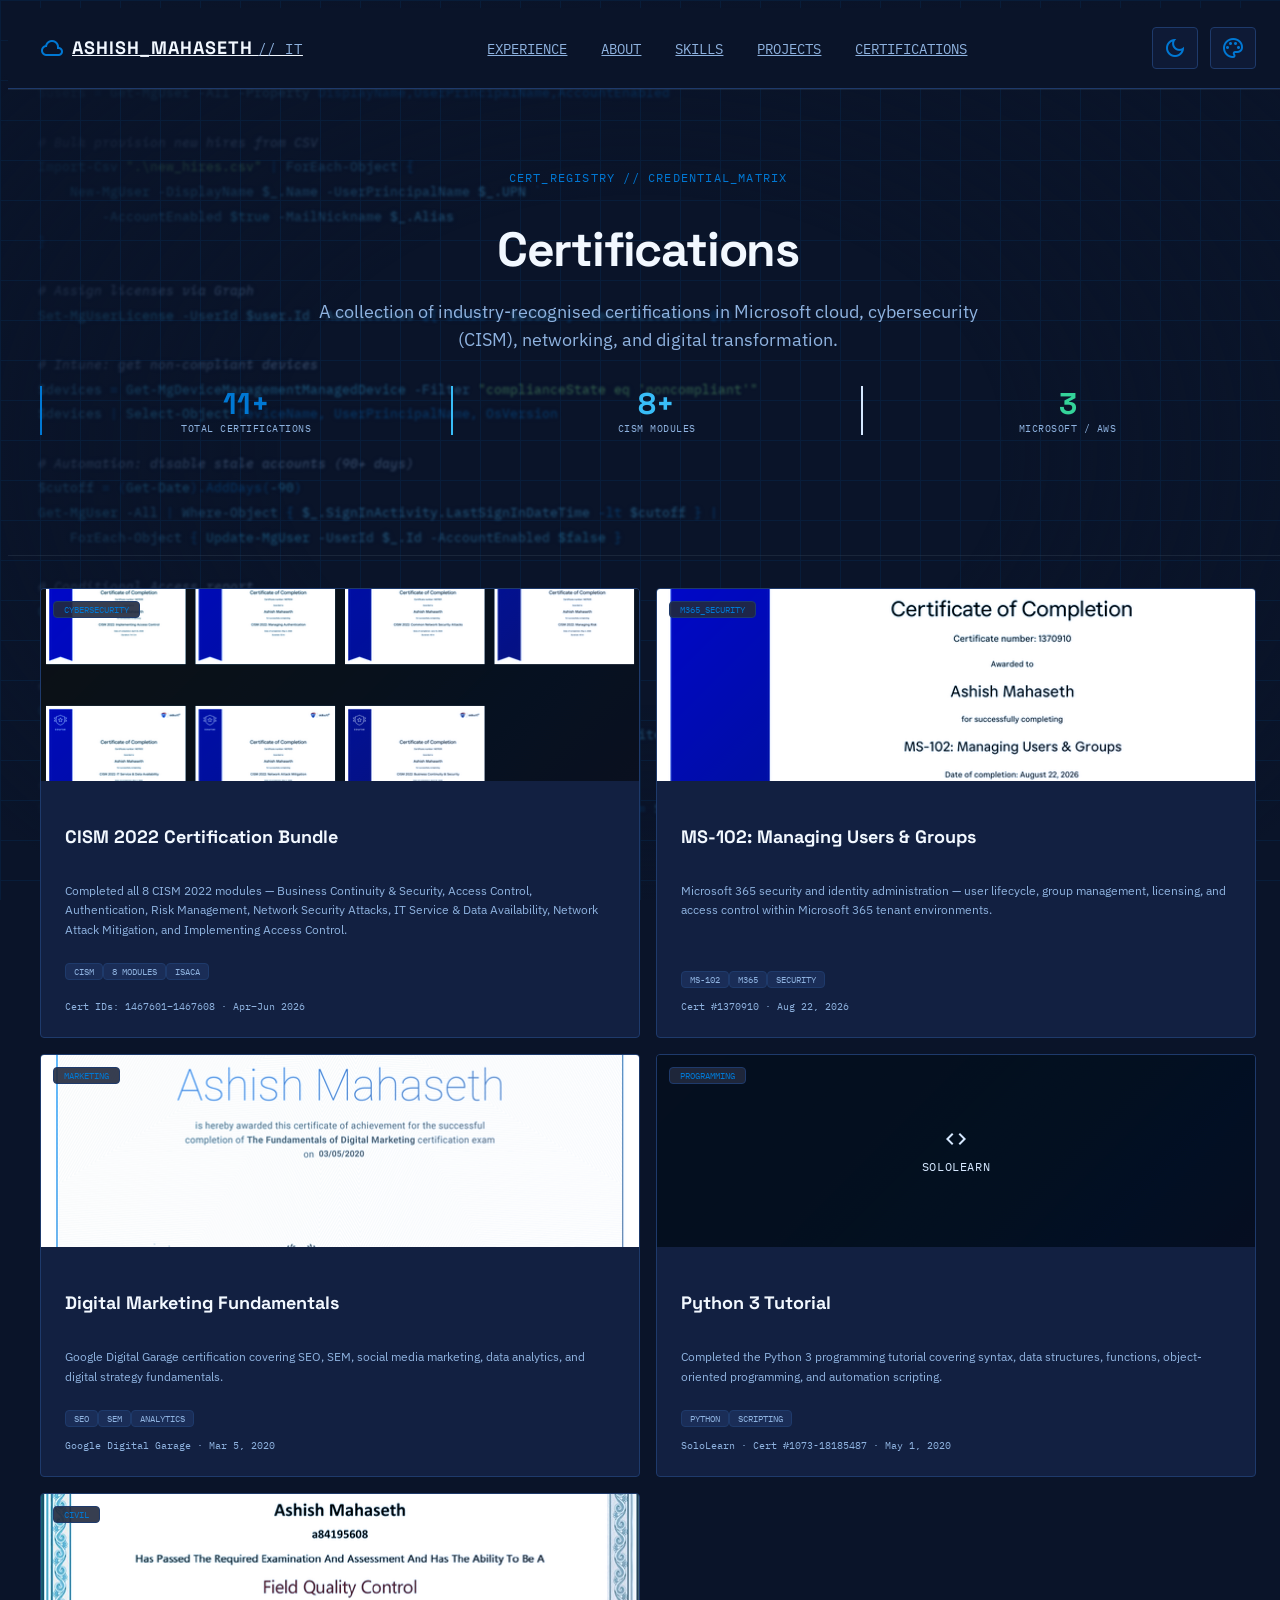
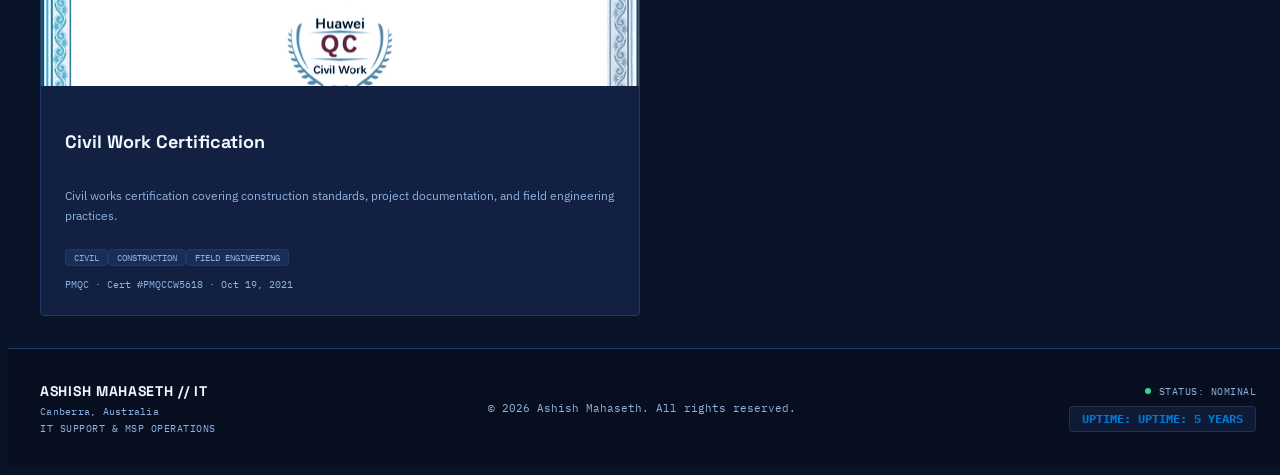
==== certifications/index.html @ 2919d551 "feat: add real certificate thumbnails to cards, replace gradient backgrounds - Extracted certificate" ====
<!DOCTYPE html>
<html lang="en" class="dark scroll-smooth">
<head>
  <meta charset="UTF-8" />
  <meta name="viewport" content="width=device-width, initial-scale=1" />
  <title>Certifications — Ashish Mahaseth</title>
  <link rel="icon" type="image/svg+xml" href="../favicon.svg">
  <meta name="description" content="Certifications — Ashish Mahaseth // IT Support Engineer &amp; MSP Specialist" />

  <!-- Fonts -->
  <link rel="preconnect" href="https://fonts.googleapis.com" />
  <link rel="preconnect" href="https://fonts.gstatic.com" crossorigin />
  <link href="https://fonts.googleapis.com/css2?family=IBM+Plex+Mono:wght@400;500;600&family=IBM+Plex+Sans:wght@300;400;500;600;700&family=Space+Grotesk:wght@500;600;700&display=swap" rel="stylesheet" />

  <!-- Material Symbols / Boxicons -->
  <link href="https://fonts.googleapis.com/css2?family=Material+Symbols+Outlined:opsz,wght,FILL,GRAD@20..48,100..700,0..1,-50..200" rel="stylesheet" />
  <link href="https://unpkg.com/boxicons@2.1.4/css/boxicons.min.css" rel="stylesheet" />
  <link href="https://unpkg.com/aos@2.3.1/dist/aos.css" rel="stylesheet" />

  <link rel="stylesheet" href="../assets/css/styles.css?v=1785259000">
</head>
<body class="antialiased">

  <!-- Code / Terminal Background -->
  <div class="code-bg pointer-events-none" aria-hidden="true">
    <div class="code-bg-scroll" id="code-bg-scroll"></div>
    <div class="code-bg-vignette"></div>
  </div>

  <!-- Grid Overlay -->
  <div class="fixed inset-0 grid-bg pointer-events-none z-0"></div>

  <!-- Navigation -->
  <nav class="nav-bg sticky top-0 z-50" id="persistent-nav">
    <div class="max-w-7xl mx-auto px-4 sm:px-6 lg:px-8">
      <div class="flex justify-between items-center h-16 md:h-20">

        <!-- Logo -->
        <div class="flex-shrink-0 flex items-center space-x-2 z-10">
          <span class="material-symbols-outlined text-primary-container text-xl md:text-2xl">cloud</span>
          <a href="../index.html" class="font-display font-bold text-sm md:text-lg tracking-wider text-text-primary uppercase">
            ASHISH_MAHASETH <span class="text-text-muted font-normal text-xs md:text-sm font-mono-labels">// IT</span>
          </a>
        </div>

        <!-- Desktop nav links (center column) -->
        <div class="desktop-nav-links flex-1 justify-center items-center space-x-5 lg:space-x-8 mx-4">
          <a href="../index.html#experience" class="nav-link whitespace-nowrap">EXPERIENCE</a>
          <a href="../index.html#about" class="nav-link whitespace-nowrap">ABOUT</a>
          <a href="../index.html#skills" class="nav-link whitespace-nowrap">SKILLS</a>
          <a href="../index.html#projects" class="nav-link whitespace-nowrap">PROJECTS</a>
          <a href="index.html" class="nav-link whitespace-nowrap">CERTIFICATIONS</a>
        </div>

        <!-- Right controls -->
        <div class="flex items-center space-x-2 md:space-x-3 flex-shrink-0 z-10">
          <!-- Theme toggle -->
          <button id="theme-toggle" class="nav-control-btn" title="Toggle theme">
            <span class="material-symbols-outlined text-lg md:text-xl">light_mode</span>
          </button>

          <!-- Palette toggle -->
          <div class="palette-selector relative">
            <button id="palette-toggle" class="nav-control-btn" title="Cycle color palette">
              <span class="material-symbols-outlined text-lg md:text-xl">palette</span>
            </button>
            <div id="palette-dropdown" class="palette-dropdown hidden">
              <div class="palette-option active" data-palette="0">
                <span>Azure Cloud</span>
                <div class="palette-colors"><div class="color-dot" style="background:#0078d4"></div><div class="color-dot" style="background:#38bdf8"></div></div>
              </div>
              <div class="palette-option" data-palette="1">
                <span>AWS Nitro</span>
                <div class="palette-colors"><div class="color-dot" style="background:#ff9900"></div><div class="color-dot" style="background:#ffac4b"></div></div>
              </div>
              <div class="palette-option" data-palette="2">
                <span>Cloud Hybrid</span>
                <div class="palette-colors"><div class="color-dot" style="background:#06b6d4"></div><div class="color-dot" style="background:#a78bfa"></div></div>
              </div>
              <div class="palette-option" data-palette="3">
                <span>Terminal Green</span>
                <div class="palette-colors"><div class="color-dot" style="background:#22c55e"></div><div class="color-dot" style="background:#a3e635"></div></div>
              </div>
            </div>
          </div>

          <!-- Mobile menu button -->
          <button id="mobile-menu-button" class="nav-control-btn md:hidden" title="Menu">
            <span class="material-symbols-outlined text-xl">menu</span>
          </button>
        </div>
      </div>

      <!-- Mobile menu -->
      <div id="mobile-menu" class="md:hidden hidden border-t border-border-utility mx-4 rounded-b shadow-xl">
        <div class="px-4 py-3 space-y-1">
          <a href="../index.html#experience" class="block py-3 text-sm nav-link">EXPERIENCE</a>
          <a href="../index.html#about" class="block py-3 text-sm nav-link">ABOUT</a>
          <a href="../index.html#skills" class="block py-3 text-sm nav-link">SKILLS</a>
          <a href="../index.html#projects" class="block py-3 text-sm nav-link">PROJECTS</a>
          <a href="index.html" class="block py-3 text-sm nav-link">CERTIFICATIONS</a>
        </div>
      </div>
    </div>
  </nav>

  <main>

  <!-- Hero / Header -->
  <section class="relative z-10 max-w-7xl mx-auto px-4 sm:px-6 lg:px-8 py-12 md:py-20 border-t border-border-utility/40">
    <div class="text-center max-w-3xl mx-auto">
      <div class="text-xs font-mono-labels text-primary-container uppercase tracking-widest mb-2">CERT_REGISTRY // CREDENTIAL_MATRIX</div>
      <h1 class="font-display text-3xl sm:text-4xl md:text-5xl font-bold leading-tight tracking-tight text-text-primary mb-6">
        Certifications
      </h1>
      <p class="text-text-muted text-base md:text-lg leading-relaxed max-w-2xl mx-auto mb-8">
        A collection of industry-recognised certifications in Microsoft cloud, cybersecurity (CISM), networking, and digital transformation.
      </p>
      <div class="grid grid-cols-1 sm:grid-cols-3 gap-4 max-w-4xl mx-auto mb-10">
        <div class="border-l-2 border-primary-container pl-4 text-center sm:text-left">
          <div class="font-display text-2xl md:text-3xl font-bold text-primary-container">11+</div>
          <div class="text-[10px] font-mono-labels text-text-muted uppercase tracking-wider">Total Certifications</div>
        </div>
        <div class="border-l-2 border-secondary pl-4 text-center sm:text-left">
          <div class="font-display text-2xl md:text-3xl font-bold text-secondary">8+</div>
          <div class="text-[10px] font-mono-labels text-text-muted uppercase tracking-wider">CISM Modules</div>
        </div>
        <div class="border-l-2 border-emerald-500 pl-4 text-center sm:text-left">
          <div class="font-display text-2xl md:text-3xl font-bold text-emerald-400">3</div>
          <div class="text-[10px] font-mono-labels text-text-muted uppercase tracking-wider">Microsoft / AWS</div>
        </div>
      </div>
    </div>
  </section>

  <!-- Certifications Grid -->
  <section class="relative z-10 max-w-7xl mx-auto px-4 sm:px-6 lg:px-8 py-8 md:py-12 border-t border-border-utility/40">
    <div class="grid grid-cols-1 sm:grid-cols-2 lg:grid-cols-3 gap-4 md:gap-5 lg:gap-6">

      <!-- CISM Bundle -->
      <div class="bg-surface-container border border-border-utility rounded overflow-hidden glow-card flex flex-col">
        <div class="relative h-40 md:h-48 overflow-hidden project-image-container flex items-center justify-center bg-cover bg-center" style="background-image: url('../assets/img/certs/cism_bundle.png'); background-size: cover; background-position: center;">
          <div class="absolute top-3 left-3 bg-surface-container-high/90 border border-border-utility px-2.5 py-0.5 rounded font-mono-labels text-[9px] text-primary-container uppercase z-10">cybersecurity</div>
        </div>
        <div class="p-5 md:p-6 space-y-3 flex flex-col flex-1">
          <h3 class="font-display font-bold text-base md:text-lg text-text-primary">CISM 2022 Certification Bundle</h3>
          <p class="text-text-muted text-xs leading-relaxed flex-1">
            Completed all 8 CISM 2022 modules — Business Continuity & Security, Access Control, Authentication, Risk Management, Network Security Attacks, IT Service & Data Availability, Network Attack Mitigation, and Implementing Access Control.
          </p>
          <div class="flex flex-wrap gap-1.5 mb-2">
            <span class="px-2 py-0.5 bg-surface-container-high border border-border-utility rounded font-mono-labels text-[9px] text-text-muted uppercase">CISM</span>
            <span class="px-2 py-0.5 bg-surface-container-high border border-border-utility rounded font-mono-labels text-[9px] text-text-muted uppercase">8 Modules</span>
            <span class="px-2 py-0.5 bg-surface-container-high border border-border-utility rounded font-mono-labels text-[9px] text-text-muted uppercase">ISACA</span>
          </div>
          <div class="text-[10px] font-mono-labels text-text-muted mt-auto">Cert IDs: 1467601–1467608 · Apr–Jun 2026</div>
        </div>
      </div>

      <!-- MS-102 -->
      <div class="bg-surface-container border border-border-utility rounded overflow-hidden glow-card flex flex-col">
        <div class="relative h-40 md:h-48 overflow-hidden project-image-container flex items-center justify-center bg-cover bg-center" style="background-image: url('../assets/img/certs/ms102.png'); background-size: cover; background-position: center;">
          <div class="absolute top-3 left-3 bg-surface-container-high/90 border border-border-utility px-2.5 py-0.5 rounded font-mono-labels text-[9px] text-primary-container uppercase z-10">m365_security</div>
        </div>
        <div class="p-5 md:p-6 space-y-3 flex flex-col flex-1">
          <h3 class="font-display font-bold text-base md:text-lg text-text-primary">MS-102: Managing Users &amp; Groups</h3>
          <p class="text-text-muted text-xs leading-relaxed flex-1">
            Microsoft 365 security and identity administration — user lifecycle, group management, licensing, and access control within Microsoft 365 tenant environments.
          </p>
          <div class="flex flex-wrap gap-1.5">
            <span class="px-2 py-0.5 bg-surface-container-high border border-border-utility rounded font-mono-labels text-[9px] text-text-muted uppercase">MS-102</span>
            <span class="px-2 py-0.5 bg-surface-container-high border border-border-utility rounded font-mono-labels text-[9px] text-text-muted uppercase">M365</span>
            <span class="px-2 py-0.5 bg-surface-container-high border border-border-utility rounded font-mono-labels text-[9px] text-text-muted uppercase">Security</span>
          </div>
          <div class="text-[10px] font-mono-labels text-text-muted mt-auto">Cert #1370910 · Aug 22, 2026</div>
        </div>
      </div>

      <!-- Digital Marketing -->
      <div class="bg-surface-container border border-border-utility rounded overflow-hidden glow-card flex flex-col">
        <div class="relative h-40 md:h-48 overflow-hidden project-image-container flex items-center justify-center bg-cover bg-center" style="background-image: url('../assets/img/certs/digital_marketing.png'); background-size: cover; background-position: center;">
          <div class="absolute top-3 left-3 bg-surface-container-high/90 border border-border-utility px-2.5 py-0.5 rounded font-mono-labels text-[9px] text-primary-container uppercase z-10">marketing</div>
        </div>
        <div class="p-5 md:p-6 space-y-3 flex flex-col flex-1">
          <h3 class="font-display font-bold text-base md:text-lg text-text-primary">Digital Marketing Fundamentals</h3>
          <p class="text-text-muted text-xs leading-relaxed flex-1">
            Google Digital Garage certification covering SEO, SEM, social media marketing, data analytics, and digital strategy fundamentals.
          </p>
          <div class="flex flex-wrap gap-1.5">
            <span class="px-2 py-0.5 bg-surface-container-high border border-border-utility rounded font-mono-labels text-[9px] text-text-muted uppercase">SEO</span>
            <span class="px-2 py-0.5 bg-surface-container-high border border-border-utility rounded font-mono-labels text-[9px] text-text-muted uppercase">SEM</span>
            <span class="px-2 py-0.5 bg-surface-container-high border border-border-utility rounded font-mono-labels text-[9px] text-text-muted uppercase">Analytics</span>
          </div>
          <div class="text-[10px] font-mono-labels text-text-muted mt-auto">Google Digital Garage · Mar 5, 2020</div>
        </div>
      </div>

      <!-- Python -->
      <div class="bg-surface-container border border-border-utility rounded overflow-hidden glow-card flex flex-col">
        <div class="relative h-40 md:h-48 overflow-hidden project-image-container flex items-center justify-center bg-gradient-to-br from-indigo-900 to-purple-700">
          <div class="text-center z-10">
            <span class="material-symbols-outlined text-5xl text-white mb-2">code</span>
            <div class="font-mono-labels text-xs text-indigo-200 uppercase tracking-wider">SoloLearn</div>
          </div>
          <div class="absolute top-3 left-3 bg-surface-container-high/90 border border-border-utility px-2.5 py-0.5 rounded font-mono-labels text-[9px] text-primary-container uppercase z-10">programming</div>
        </div>
        <div class="p-5 md:p-6 space-y-3 flex flex-col flex-1">
          <h3 class="font-display font-bold text-base md:text-lg text-text-primary">Python 3 Tutorial</h3>
          <p class="text-text-muted text-xs leading-relaxed flex-1">
            Completed the Python 3 programming tutorial covering syntax, data structures, functions, object-oriented programming, and automation scripting.
          </p>
          <div class="flex flex-wrap gap-1.5">
            <span class="px-2 py-0.5 bg-surface-container-high border border-border-utility rounded font-mono-labels text-[9px] text-text-muted uppercase">Python</span>
            <span class="px-2 py-0.5 bg-surface-container-high border border-border-utility rounded font-mono-labels text-[9px] text-text-muted uppercase">Scripting</span>
          </div>
          <div class="text-[10px] font-mono-labels text-text-muted mt-auto">SoloLearn · Cert #1073-18185487 · May 1, 2020</div>
        </div>
      </div>

      <!-- Civil Work -->
      <div class="bg-surface-container border border-border-utility rounded overflow-hidden glow-card flex flex-col">
        <div class="relative h-40 md:h-48 overflow-hidden project-image-container flex items-center justify-center bg-cover bg-center" style="background-image: url('../assets/img/certs/civil_work.png'); background-size: cover; background-position: center;">
          <div class="absolute top-3 left-3 bg-surface-container-high/90 border border-border-utility px-2.5 py-0.5 rounded font-mono-labels text-[9px] text-primary-container uppercase z-10">civil</div>
        </div>
        <div class="p-5 md:p-6 space-y-3 flex flex-col flex-1">
          <h3 class="font-display font-bold text-base md:text-lg text-text-primary">Civil Work Certification</h3>
          <p class="text-text-muted text-xs leading-relaxed flex-1">
            Civil works certification covering construction standards, project documentation, and field engineering practices.
          </p>
          <div class="flex flex-wrap gap-1.5">
            <span class="px-2 py-0.5 bg-surface-container-high border border-border-utility rounded font-mono-labels text-[9px] text-text-muted uppercase">Civil</span>
            <span class="px-2 py-0.5 bg-surface-container-high border border-border-utility rounded font-mono-labels text-[9px] text-text-muted uppercase">Construction</span>
            <span class="px-2 py-0.5 bg-surface-container-high border border-border-utility rounded font-mono-labels text-[9px] text-text-muted uppercase">Field Engineering</span>
          </div>
          <div class="text-[10px] font-mono-labels text-text-muted mt-auto">PMQC · Cert #PMQCCW5618 · Oct 19, 2021</div>
        </div>
      </div>
    </div>
  </section>

  </main>

  <!-- Footer -->
  <footer class="relative z-10 border-t border-border-utility bg-surface-container-lowest">
    <div class="max-w-7xl mx-auto px-4 sm:px-6 lg:px-8 py-6 md:py-8">
      <div class="flex flex-col md:flex-row justify-between items-center text-center md:text-left gap-3 md:gap-4">
        <div>
          <div class="font-display text-sm font-bold text-text-primary tracking-wider uppercase">ASHISH MAHASETH // IT</div>
          <div class="text-[10px] text-text-muted tracking-wide mt-1">Canberra, Australia</div>
          <div class="text-[10px] font-mono-labels text-text-muted tracking-wider mt-1 uppercase">IT Support &amp; MSP Operations</div>
        </div>
        <div class="text-[11px] text-text-muted">
          © 2026 Ashish Mahaseth. All rights reserved.
        </div>
        <div class="flex flex-col items-center md:items-end space-y-2">
          <div class="text-[10px] font-mono-labels text-text-muted flex items-center space-x-2">
            <span class="w-1.5 h-1.5 rounded-full bg-emerald-400 animate-pulse"></span>
            <span class="uppercase tracking-wider">STATUS: NOMINAL</span>
          </div>
          <div class="font-mono-labels text-xs text-primary-container font-bold bg-surface-container-low px-3 py-1 rounded border border-border-utility/60">
            UPTIME: <span id="footer-uptime-ticker">--</span>
          </div>
        </div>
      </div>
    </div>
  </footer>

  <script src="https://unpkg.com/aos@2.3.1/dist/aos.js"></script>
  <script src="../assets/js/main.js?v=1785259000"></script>
</body>
</html>
---- assets/css/styles.css ----
@import url('https://fonts.googleapis.com/css2?family=IBM+Plex+Mono:wght@400;500;600&family=IBM+Plex+Sans:wght@300;400;500;600;700&family=Space+Grotesk:wght@500;600;700&display=swap');



/* ============================================================
   LIGHT THEME PALETTES
   ============================================================ */

/* Palette 1 – AWS Nitro (Light) */
:root.light-theme[data-palette="1"] {
    --surface-dim: #fff8f0;
    --background: #fff8f0;
    --surface-container: #ffffff;
    --surface-container-low: #fff1e0;
    --surface-container-lowest: #ffe6cc;
    --surface-container-high: #fffaf5;
    --surface-container-highest: #ffd9a8;
    --surface-bright: #ffffff;
    --primary: #cc7a00;
    --primary-container: #ff9900;
    --secondary: #b45309;
    --border-utility: #ffd9a8;
    --text-primary: #1c0f00;
    --text-muted: #9a5b12;
    --on-surface: #431f05;
    --on-primary: #ffffff;
    --grid-color: #cc7a00;
    --grid-opacity: 0.12;
    --shadow-color: 255, 153, 0;
}

/* Palette 2 – Cloud Hybrid (Light) */
:root.light-theme[data-palette="2"] {
    --surface-dim: #f0fbfb;
    --background: #f0fbfb;
    --surface-container: #ffffff;
    --surface-container-low: #e2f7f8;
    --surface-container-lowest: #d2f0f2;
    --surface-container-high: #f7fdfe;
    --surface-container-highest: #b6ecf0;
    --surface-bright: #ffffff;
    --primary: #0e7490;
    --primary-container: #06b6d4;
    --secondary: #7c3aed;
    --border-utility: #a5e9ef;
    --text-primary: #00363d;
    --text-muted: #0e7490;
    --on-surface: #06505c;
    --on-primary: #ffffff;
    --grid-color: #0e7490;
    --grid-opacity: 0.1;
    --shadow-color: 6, 182, 212;
}

/* Palette 3 – Terminal Green (Light) */
:root.light-theme[data-palette="3"] {
    --surface-dim: #f5fdf5;
    --background: #f5fdf5;
    --surface-container: #ffffff;
    --surface-container-low: #edfced;
    --surface-container-lowest: #e0f5e0;
    --surface-container-high: #f8fef8;
    --surface-container-highest: #bbf0bb;
    --surface-bright: #ffffff;
    --primary: #15803d;
    --primary-container: #22c55e;
    --secondary: #65a30d;
    --border-utility: #86efac;
    --text-primary: #052e16;
    --text-muted: #166534;
    --on-surface: #14532d;
    --on-primary: #ffffff;
    --grid-color: #15803d;
    --grid-opacity: 0.1;
    --shadow-color: 21, 128, 61;
}

/* ============================================================
   THEME SYSTEM – CSS Variables for Theming
   ============================================================ */

/* Default Theme – Azure Cloud (Palette 0) */
:root {
    --surface-dim: #0a1429;
    --background: #0a1429;
    --surface-container: #122041;
    --surface-container-low: #0e1a36;
    --surface-container-lowest: #060e20;
    --surface-container-high: #1a2d57;
    --surface-container-highest: #22376b;
    --surface-bright: #2b4784;
    --primary: #4cc2ff;
    --primary-container: #0078d4;
    --secondary: #38bdf8;
    --border-utility: #1e3a6b;
    --text-primary: #f2f8ff;
    --text-muted: #8fb3e0;
    --on-surface: #d6e8ff;
    --on-primary: #ffffff;
    --grid-color: #0078d4;
    --grid-opacity: 0.1;
    --shadow-color: 0, 120, 212;
}

:root.light-theme {
    --surface-dim: #f8fafc;
    --background: #f8fafc;
    --surface-container: #ffffff;
    --surface-container-low: #f1f5f9;
    --surface-container-lowest: #e2e8f0;
    --surface-container-high: #f8fafc;
    --surface-container-highest: #cbd5e1;
    --surface-bright: #ffffff;
    --primary: #0284c7;
    --primary-container: #0ea5e9;
    --secondary: #d97706;
    --border-utility: #cbd5e1;
    --text-primary: #0f172a;
    --text-muted: #475569;
    --on-surface: #1e293b;
    --on-primary: #ffffff;
    --grid-color: #94a3b8;
    --grid-opacity: 0.18;
    --shadow-color: 14, 165, 233;
}

/* Palette 1 – AWS Nitro */
[data-palette="1"] {
    --surface-dim: #1a0f02;
    --background: #1a0f02;
    --surface-container: #2b1a06;
    --surface-container-low: #211405;
    --surface-container-lowest: #0d0701;
    --surface-container-high: #3a2410;
    --surface-container-highest: #4d3015;
    --surface-bright: #5c3a1c;
    --primary: #ffac4b;
    --primary-container: #ff9900;
    --secondary: #ffb84d;
    --border-utility: #4d3015;
    --text-primary: #fff8f0;
    --text-muted: #d6a877;
    --on-surface: #ffe6c7;
    --on-primary: #1a0f02;
    --grid-color: #ff9900;
    --grid-opacity: 0.1;
    --shadow-color: 255, 153, 0;
}

/* Palette 2 – Cloud Hybrid (Multi-cloud Teal/Violet) */
[data-palette="2"] {
    --surface-dim: #0a0f1a;
    --background: #0a0f1a;
    --surface-container: #111a2e;
    --surface-container-low: #0d1525;
    --surface-container-lowest: #05080f;
    --surface-container-high: #18263f;
    --surface-container-highest: #213350;
    --surface-bright: #2c4063;
    --primary: #2dd4bf;
    --primary-container: #06b6d4;
    --secondary: #a78bfa;
    --border-utility: #1f3354;
    --text-primary: #ecfdfb;
    --text-muted: #7fa8b8;
    --on-surface: #c7f5ef;
    --on-primary: #04181a;
    --grid-color: #06b6d4;
    --grid-opacity: 0.1;
    --shadow-color: 6, 182, 212;
}

/* Palette 3 – Terminal Green */
[data-palette="3"] {
    --surface-dim: #050505;
    --background: #050505;
    --surface-container: #0e120f;
    --surface-container-low: #080a08;
    --surface-container-lowest: #000000;
    --surface-container-high: #141a15;
    --surface-container-highest: #1a221c;
    --surface-bright: #222e25;
    --primary: #4ade80;
    --primary-container: #22c55e;
    --secondary: #a3e635;
    --border-utility: #15291b;
    --text-primary: #ecfdf5;
    --text-muted: #6b7280;
    --on-surface: #d1fae5;
    --on-primary: #022c22;
    --grid-color: #22c55e;
    --grid-opacity: 0.07;
    --shadow-color: 34, 197, 94;
}

/* ============================================================
   BASE & RESET
   ============================================================ */

html { overflow-x: hidden; width: 100%; }
html.scroll-smooth { scroll-behavior: smooth; }
.hidden { display: none !important; }

body {
    background-color: var(--surface-dim);
    color: var(--on-surface);
    font-family: 'IBM Plex Sans', sans-serif;
    transition: background-color 0.3s ease, color 0.3s ease;
    overflow-x: hidden;
    width: 100%;
    min-height: 100vh;
    position: relative;
}

body.antialiased {
    -webkit-font-smoothing: antialiased;
    -moz-osx-font-smoothing: grayscale;
}

/* Ensure page content sits above the code/grid background layers */
main,
nav,
footer,
#back-to-top {
    position: relative;
    z-index: 1;
}
nav#persistent-nav { z-index: 50; }

h1, h2, h3, h4, h5, h6 {
    font-family: 'Space Grotesk', sans-serif;
    color: var(--text-primary);
}

.font-mono-labels {
    font-family: 'IBM Plex Mono', monospace;
}

/* ============================================================
   RESPONSIVE UTILITIES
   ============================================================ */

@media (min-width: 640px) {
    .sm\:block { display: block !important; }
    .sm\:flex { display: flex !important; }
    .sm\:grid { display: grid !important; }
    .sm\:grid-cols-2 { grid-template-columns: repeat(2, 1fr) !important; }
    .sm\:grid-cols-3 { grid-template-columns: repeat(3, 1fr) !important; }
    .sm\:flex-row { flex-direction: row !important; }
    .sm\:items-center { align-items: center !important; }
}

@media (min-width: 768px) {
    .md\:hidden { display: none !important; }
    .md\:flex { display: flex !important; }
    .md\:block { display: block !important; }
    .md\:grid { display: grid !important; }
    .md\:grid-cols-2 { grid-template-columns: repeat(2, 1fr) !important; }
    .md\:grid-cols-12 { grid-template-columns: repeat(12, 1fr) !important; }
    .md\:col-span-4 { grid-column: span 4 !important; }
    .md\:col-span-5 { grid-column: span 5 !important; }
    .md\:col-span-7 { grid-column: span 7 !important; }
    .md\:col-span-8 { grid-column: span 8 !important; }
    .md\:order-1 { order: 1; }
    .md\:order-2 { order: 2; }
}

@media (min-width: 1024px) {
    .lg\:col-span-5 { grid-column: span 5 !important; }
    .lg\:col-span-7 { grid-column: span 7 !important; }
    .lg\:grid-cols-12 { grid-template-columns: repeat(12, 1fr) !important; }
}

/* ============================================================
   CODE / TERMINAL BACKGROUND
   ============================================================ */

.code-bg {
    position: fixed;
    inset: 0;
    z-index: 0;
    overflow: hidden;
    pointer-events: none;
    background: var(--background);
}

.code-bg-scroll {
    position: absolute;
    top: 0;
    left: 0;
    width: 100%;
    padding: 2rem 3vw;
    font-family: 'IBM Plex Mono', 'Courier New', monospace;
    font-size: 13px;
    line-height: 1.9;
    white-space: pre;
    color: var(--primary-container);
    /* Slight blur to avoid visual clutter */
    filter: blur(1.2px);
    opacity: 0.38;
    animation: code-scroll 28s linear infinite;
    will-change: transform;
    text-shadow: 0 0 8px rgba(var(--shadow-color), 0.35);
}

.code-bg-scroll .cl-key { color: var(--primary); opacity: 0.9; }
.code-bg-scroll .cl-cmd { color: var(--secondary); }
.code-bg-scroll .cl-str { color: #7ee787; }
.code-bg-scroll .cl-com { color: var(--text-muted); font-style: italic; }
.code-bg-scroll .cl-var { color: var(--primary); }
.code-bg-scroll .cl-num { color: var(--secondary); }

@keyframes code-scroll {
    0%   { transform: translateY(0); }
    100% { transform: translateY(-50%); }
}

/* Vignette to fade edges so text stays readable */
.code-bg-vignette {
    position: absolute;
    inset: 0;
    background:
        radial-gradient(ellipse at center, transparent 0%, transparent 40%, var(--background) 92%),
        linear-gradient(to bottom, var(--background) 0%, transparent 8%, transparent 92%, var(--background) 100%);
    pointer-events: none;
}

/* Respect reduced-motion preference */
@media (prefers-reduced-motion: reduce) {
    .code-bg-scroll { animation: none; }
}

/* Light theme: use dark, saturated code colors so it's clearly visible on light backgrounds */
:root.light-theme .code-bg-scroll {
    opacity: 0.45;
    filter: blur(1px);
    color: #0f4c81;
    text-shadow: none;
}
:root.light-theme .code-bg-scroll .cl-key { color: #7c3aed; opacity: 1; }   /* keywords - purple */
:root.light-theme .code-bg-scroll .cl-cmd { color: #b91c1c; }               /* cmdlets - red */
:root.light-theme .code-bg-scroll .cl-str { color: #15803d; }               /* strings - dark green */
:root.light-theme .code-bg-scroll .cl-com { color: #64748b; }               /* comments - slate */
:root.light-theme .code-bg-scroll .cl-var { color: #0369a1; }               /* variables - dark blue */
:root.light-theme .code-bg-scroll .cl-num { color: #c2410c; }               /* numbers - orange */

/* Desktop centered nav links */
.desktop-nav-links {
    display: none;
}
@media (min-width: 768px) {
    .desktop-nav-links {
        display: flex;
    }
}
.whitespace-nowrap { white-space: nowrap; }

/* ============================================================
   GRID OVERLAY BACKGROUND
   ============================================================ */

.grid-bg {
    background-image:
        linear-gradient(to right, var(--grid-color) 1px, transparent 1px),
        linear-gradient(to bottom, var(--grid-color) 1px, transparent 1px);
    background-size: 40px 40px;
    opacity: var(--grid-opacity);
    transition: background-image 0.3s ease, opacity 0.3s ease;
}

/* ============================================================
   NAVIGATION
   ============================================================ */

.nav-bg {
    background-color: var(--surface-dim);
    border-bottom: 1px solid var(--border-utility);
    backdrop-filter: blur(12px);
    transition: background-color 0.3s ease, border-color 0.3s ease;
}

.nav-link {
    font-family: 'IBM Plex Mono', monospace;
    font-size: 0.9rem;
    color: var(--text-muted) !important;
    padding: 0.5rem 1rem;
    border: 1px solid transparent;
    border-radius: 4px;
    transition: all 0.2s ease;
    text-transform: uppercase;
}

.nav-link:hover {
    color: var(--text-primary) !important;
    background-color: var(--surface-container-low);
    border-color: var(--border-utility);
    transform: translateY(-1px);
}

.nav-link.active {
    color: var(--primary-container) !important;
    background-color: var(--surface-container-high);
    border-color: var(--primary-container);
}

#persistent-nav {
    position: sticky !important;
    top: 0 !important;
    z-index: 99999 !important;
    pointer-events: auto !important;
    opacity: 1 !important;
    display: block !important;
    visibility: visible !important;
}

/* ============================================================
   MOBILE MENU
   ============================================================ */

#mobile-menu {
    background-color: var(--surface-dim) !important;
    border: 1px solid var(--border-utility);
}

#mobile-menu a {
    color: var(--text-muted) !important;
    font-family: 'IBM Plex Mono', monospace;
    display: block;
    margin: 0.25rem 0;
    padding: 12px 16px;
    border-radius: 4px;
    transition: all 0.25s ease;
}

#mobile-menu a:hover {
    background-color: var(--surface-container-low);
    color: var(--text-primary) !important;
    transform: translateX(4px);
}

/* ============================================================
   BUTTONS
   ============================================================ */

.btn-primary {
    background-color: var(--primary-container);
    color: var(--on-primary);
    font-family: 'IBM Plex Mono', monospace;
    text-transform: uppercase;
    font-size: 0.85rem;
    font-weight: 600;
    letter-spacing: 0.05em;
    border: 1px solid var(--primary-container);
    transition: all 0.3s ease;
    cursor: pointer;
}

.btn-primary:hover {
    background-color: var(--primary);
    border-color: var(--primary);
    box-shadow: 0 0 15px rgba(var(--shadow-color), 0.35);
    transform: translateY(-1.5px);
}

.btn-secondary {
    background-color: var(--surface-container);
    color: var(--primary-container);
    font-family: 'IBM Plex Mono', monospace;
    text-transform: uppercase;
    font-size: 0.85rem;
    font-weight: 500;
    letter-spacing: 0.05em;
    border: 1px solid var(--border-utility);
    transition: all 0.3s ease;
    cursor: pointer;
}

.btn-secondary:hover {
    background-color: var(--surface-container-high);
    border-color: var(--primary-container);
    color: var(--text-primary);
    transform: translateY(-1.5px);
}

/* ============================================================
   GLASS / GLOW CARDS
   ============================================================ */

.glow-card {
    background-color: var(--surface-container);
    border: 1px solid var(--border-utility);
    transition: all 0.3s cubic-bezier(0.4, 0, 0.2, 1);
}

.glow-card:hover {
    box-shadow: 0 0 20px 0 rgba(var(--shadow-color), 0.22);
    border-color: var(--primary-container) !important;
    transform: translateY(-3px);
}

.glass {
    background-color: rgba(var(--shadow-color), 0.04);
    backdrop-filter: blur(12px);
    -webkit-backdrop-filter: blur(12px);
}

/* ============================================================
   PULSE NODE (Timeline)
   ============================================================ */

.pulse-node {
    animation: pulse-glow 2s infinite;
}

@keyframes pulse-glow {
    0%   { box-shadow: 0 0 0 0 rgba(var(--shadow-color), 0.55); }
    70%  { box-shadow: 0 0 0 10px rgba(var(--shadow-color), 0); }
    100% { box-shadow: 0 0 0 0 rgba(var(--shadow-color), 0); }
}

/* ============================================================
   ORBITING RINGS
   ============================================================ */

.orbiting-ring {
    border: 1px dashed var(--border-utility);
    animation: rotate 20s linear infinite;
}

@keyframes rotate {
    0%   { transform: rotate(0deg); }
    100% { transform: rotate(360deg); }
}

/* ============================================================
   PROGRESS BARS
   ============================================================ */

.progress-bar-container {
    width: 100%;
    background-color: var(--surface-container-lowest);
    border: 1px solid var(--border-utility);
    border-radius: 3px;
    padding: 3px;
    overflow: hidden;
}

.progress-bar-fill {
    height: 12px;
    background: linear-gradient(90deg, var(--primary-container), var(--primary));
    border-radius: 1.5px;
    transition: width 1.2s cubic-bezier(0.1, 0.8, 0.25, 1);
    width: 0%;
}

/* ============================================================
   FORM INPUTS
   ============================================================ */

.form-input {
    background-color: var(--surface-container-low) !important;
    border: 1px solid var(--border-utility) !important;
    color: var(--text-primary) !important;
    transition: all 0.25s ease;
    font-family: 'IBM Plex Sans', sans-serif;
    caret-color: var(--primary-container);
}

.form-input::placeholder {
    color: var(--text-muted);
    opacity: 0.55;
}

.form-input:-webkit-autofill,
.form-input:-webkit-autofill:hover,
.form-input:-webkit-autofill:focus,
.form-input:-webkit-autofill:active {
    -webkit-box-shadow: 0 0 0 30px var(--surface-container-low) inset !important;
    -webkit-text-fill-color: var(--text-primary) !important;
    caret-color: var(--primary-container) !important;
    transition: background-color 5000s ease-in-out 0s;
}

.form-input:focus {
    border-color: var(--primary-container) !important;
    box-shadow: 0 0 10px 0 rgba(var(--shadow-color), 0.2);
    background-color: var(--surface-container-high) !important;
    color: var(--text-primary) !important;
    outline: none;
}

/* ============================================================
   THEME / PALETTE / MOBILE TOGGLE BUTTONS
   ============================================================ */

#theme-toggle,
#palette-toggle,
#mobile-menu-button {
    background-color: var(--surface-container-low) !important;
    border: 1px solid var(--border-utility) !important;
    color: var(--primary-container) !important;
    cursor: pointer;
    transition: all 0.2s ease;
}

#theme-toggle:hover,
#palette-toggle:hover,
#mobile-menu-button:hover {
    background-color: var(--surface-container-high) !important;
    border-color: var(--primary-container) !important;
    color: var(--text-primary) !important;
    transform: translateY(-1px);
}

/* ============================================================
   PALETTE DROPDOWN
   ============================================================ */

.palette-selector { position: relative; }

.palette-dropdown {
    position: absolute;
    top: 100%;
    right: 0;
    margin-top: 8px;
    background: var(--surface-container-high);
    border: 1px solid var(--border-utility);
    border-radius: 6px;
    box-shadow: 0 10px 25px rgba(0, 0, 0, 0.2);
    padding: 8px;
    z-index: 1000;
    min-width: 210px;
}

.palette-option {
    display: flex;
    align-items: center;
    justify-content: space-between;
    padding: 8px 12px;
    border-radius: 4px;
    cursor: pointer;
    transition: all 0.2s ease;
    margin-bottom: 4px;
    font-family: 'IBM Plex Mono', monospace;
    font-size: 0.75rem;
    color: var(--text-muted);
}

.palette-option:hover {
    background: var(--surface-container);
    color: var(--text-primary);
}

.palette-option.active {
    background: rgba(var(--shadow-color), 0.1);
    border: 1px solid var(--primary-container);
    color: var(--primary-container);
}

.palette-colors {
    display: flex;
    gap: 4px;
    margin-left: 8px;
}

.color-dot {
    width: 10px;
    height: 10px;
    border-radius: 50%;
    border: 1px solid rgba(255, 255, 255, 0.2);
}

/* ============================================================
   DIAGNOSTIC METRICS STATUS INDICATORS
   ============================================================ */

.status-indicator {
    font-family: 'IBM Plex Mono', monospace;
    font-size: 0.7rem;
    font-weight: 600;
    text-transform: uppercase;
    letter-spacing: 0.08em;
    padding: 2px 6px;
    border-radius: 3px;
    line-height: 1.4;
}

.status-ok {
    color: #4ade80;
    background: rgba(74, 222, 128, 0.08);
    border: 1px solid rgba(74, 222, 128, 0.25);
}

.status-passed {
    color: #4ade80;
    background: rgba(74, 222, 128, 0.08);
    border: 1px solid rgba(74, 222, 128, 0.25);
}

.status-ready {
    color: #4ade80;
    background: rgba(74, 222, 128, 0.08);
    border: 1px solid rgba(74, 222, 128, 0.25);
}

.status-uptime {
    color: #4ade80;
    background: rgba(74, 222, 128, 0.08);
    border: 1px solid rgba(74, 222, 128, 0.25);
}

/* ============================================================
   TERMINAL-STYLE CONTACT BUTTON
   ============================================================ */

#nav-contact-terminal {
    font-family: 'IBM Plex Mono', monospace;
    font-size: 0.6875rem;
    letter-spacing: 0.08em;
    text-transform: none;
}

#nav-contact-terminal.terminal-active {
    background-color: var(--surface-container-high) !important;
    border-color: var(--primary-container) !important;
    color: var(--text-primary) !important;
    box-shadow: 0 0 10px rgba(var(--shadow-color), 0.2);
}

/* ============================================================
   TERMINAL CURSOR
   ============================================================ */

.terminal-cursor {
    animation: terminal-blink 1s step-end infinite;
    color: var(--primary-container);
}

@keyframes terminal-blink {
    from, to { opacity: 1; }
    50%      { opacity: 0; }
}

/* ============================================================
   BLOCKQUOTE – Leadership Protocol
   ============================================================ */

blockquote {
    border-left: 2px solid var(--primary-container);
    padding-left: 1rem;
    padding-top: 0.25rem;
    padding-bottom: 0.25rem;
    margin: 0;
    font-style: italic;
    font-family: 'IBM Plex Mono', monospace;
    font-size: 0.75rem;
    line-height: 1.6;
    color: var(--text-primary);
    background: rgba(var(--shadow-color), 0.03);
    border-radius: 0 4px 4px 0;
}

blockquote::before {
    content: '';
    display: inline-block;
    width: 0;
    height: 0;
}

/* ============================================================
   UPTIME COUNTER (Footer)
   ============================================================ */

.uptime-counter {
    font-family: 'IBM Plex Mono', monospace;
    font-size: 0.5625rem;
    color: var(--text-muted);
    opacity: 0.75;
    letter-spacing: 0.1em;
    display: inline-flex;
    align-items: center;
    gap: 6px;
}

.uptime-counter .uptime-dot {
    width: 6px;
    height: 6px;
    border-radius: 50%;
    background-color: #4ade80;
    animation: uptime-pulse 2s ease-in-out infinite;
}

@keyframes uptime-pulse {
    0%, 100% { opacity: 1; }
    50%      { opacity: 0.4; }
}

/* ============================================================
   PROJECT IMAGES
   ============================================================ */

.project-image-container {
    position: relative;
    width: 100%;
    height: 100%;
    background-color: var(--surface-container-lowest);
    overflow: hidden;
}

.project-image-themed {
    filter: grayscale(100%) contrast(1.1) brightness(0.85);
    mix-blend-mode: luminosity;
    transition: all 0.4s cubic-bezier(0.4, 0, 0.2, 1);
}

.project-image-container::after {
    content: '';
    position: absolute;
    inset: 0;
    background: linear-gradient(135deg, rgba(56, 189, 248, 0.2), rgba(11, 19, 38, 0.75));
    mix-blend-mode: color;
    pointer-events: none;
    transition: all 0.4s cubic-bezier(0.4, 0, 0.2, 1);
}

.glow-card:hover .project-image-themed {
    filter: grayscale(20%) contrast(1.15) brightness(0.95);
    mix-blend-mode: normal;
}

.glow-card:hover .project-image-container::after {
    background: linear-gradient(135deg, rgba(56, 189, 248, 0.05), rgba(11, 19, 38, 0.35));
}

/* ============================================================
   WARNING BADGE
   ============================================================ */

.warning-badge {
    border: 1px solid var(--secondary);
    background-color: rgba(255, 198, 64, 0.06);
    color: var(--secondary);
    font-family: 'IBM Plex Mono', monospace;
    text-transform: uppercase;
}

/* ============================================================
   TECH TAGS / CHIPS
   ============================================================ */

.tech-tag {
    display: inline-block;
    padding: 2px 8px;
    background: var(--primary-container);
    color: var(--primary-container);
    border: 1px solid var(--primary-container);
    border-radius: 3px;
    font-family: 'IBM Plex Mono', monospace;
    font-size: 0.5625rem;
    text-transform: uppercase;
    letter-spacing: 0.05em;
    opacity: 0.85;
    transition: all 0.2s ease;
}

.tech-tag:hover {
    opacity: 1;
    background: rgba(var(--shadow-color), 0.15);
}

/* ============================================================
   ENTRY / SCROLL ANIMATION
   ============================================================ */

.entry-animate {
    opacity: 0;
    transform: translateY(30px);
    transition: opacity 0.8s ease, transform 0.8s ease;
}

.entry-animate.visible {
    opacity: 1;
    transform: translateY(0);
}

/* ============================================================
   BACK TO TOP BUTTON
   ============================================================ */

#back-to-top {
    position: fixed !important;
    bottom: 24px;
    right: 24px;
    z-index: 99998 !important;
    width: 44px;
    height: 44px;
    border-radius: 4px;
    border: 1px solid var(--border-utility);
    background-color: var(--surface-container);
    color: var(--primary-container);
    display: flex;
    align-items: center;
    justify-content: center;
    cursor: pointer;
    opacity: 0;
    pointer-events: none;
    transition: all 0.3s ease;
}

#back-to-top:hover {
    background-color: var(--surface-container-high);
    border-color: var(--primary-container);
    color: var(--text-primary);
    transform: translateY(-2px);
    box-shadow: 0 0 10px rgba(var(--shadow-color), 0.2);
}

/* ============================================================
   SECTION GUARDS
   ============================================================ */

section[id] {
    position: relative;
    z-index: 10;
}

/* ============================================================
   SELECTION HIGHLIGHTING
   ============================================================ */

::selection {
    background-color: rgba(var(--shadow-color), 0.3);
    color: var(--text-primary);
}

::-moz-selection {
    background-color: rgba(var(--shadow-color), 0.3);
    color: var(--text-primary);
}

/* ============================================================
   SCROLLBAR STYLING
   ============================================================ */

::-webkit-scrollbar {
    width: 8px;
    height: 8px;
}

::-webkit-scrollbar-track {
    background: var(--surface-container-lowest);
}

::-webkit-scrollbar-thumb {
    background: var(--border-utility);
    border-radius: 4px;
}

::-webkit-scrollbar-thumb:hover {
    background: var(--primary-container);
}

/* ============================================================
   DARK MODE TOGGLE ICON VISIBILITY
   ============================================================ */

html.dark .dark\:hidden { display: none !important; }
html:not(.dark) .dark\:block { display: none !important; }
html:not(.dark) .dark\:hidden { display: inline !important; }

/* ============================================================
   INLINE & ORDER UTILITIES
   ============================================================ */

.inline-flex { display: inline-flex; }
.order-1 { order: 1; }
.order-2 { order: 2; }

/* ============================================================
   FOOTER
   ============================================================ */

footer {
    font-family: 'IBM Plex Mono', monospace;
}

/* ============================================================
   MOBILE FIXES
   ============================================================ */

@media (max-width: 767px) {
    h1 { font-size: 1.75rem !important; line-height: 1.2 !important; }
    h2 { font-size: 1.5rem !important; }

    .nav-bg { backdrop-filter: blur(8px); }

    /* Fix mobile menu */
    #mobile-menu {
        max-height: calc(100vh - 80px);
        overflow-y: auto;
    }

    /* Fix timeline on mobile */
    .border-l.space-y-8 > div,
    .border-l.space-y-12 > div {
        padding-left: 1rem !important;
    }

    /* Fix about 3-col stat grid on very small screens */
    @media (max-width: 480px) {
        .sm\:grid-cols-3 {
            grid-template-columns: 1fr !important;
        }
    }

    /* Fix experience cards */
    .glow-card .flex-col {
        gap: 0.5rem;
    }

    /* Fix project images */
    .project-image-container {
        height: 10rem !important;
    }

    /* Fix contact form spacing */
    form.space-y-5 > div {
        margin-bottom: 0.5rem;
    }

    /* Fix footer stacking */
    footer .flex-col {
        text-align: center;
    }
}

/* ============================================================
   ADDITIONAL ANIMATIONS
   ============================================================ */

@keyframes fadeInUp {
    from {
        opacity: 0;
        transform: translateY(20px);
    }
    to {
        opacity: 1;
        transform: translateY(0);
    }
}

@keyframes slideInRight {
    from {
        opacity: 0;
        transform: translateX(30px);
    }
    to {
        opacity: 1;
        transform: translateX(0);
    }
}

@keyframes glowPulse {
    0%, 100% {
        box-shadow: 0 0 5px rgba(var(--shadow-color), 0.1);
    }
    50% {
        box-shadow: 0 0 20px rgba(var(--shadow-color), 0.25);
    }
}

/* ============================================================
   FOCUS VISIBLE (Accessibility)
   ============================================================ */

:focus-visible {
    outline: 2px solid var(--primary-container);
    outline-offset: 2px;
    border-radius: 2px;
}

/* ============================================================
   PRINT STYLES
   ============================================================ */

@media print {
    body {
        background: #fff !important;
        color: #000 !important;
    }

    .grid-bg,
    .orbiting-ring,
    #back-to-top,
    #persistent-nav,
    .glow-card:hover {
        display: none !important;
        transform: none !important;
        box-shadow: none !important;
    }
}

/* ============================================================
   TAILWIND-STYLE UTILITY CLASSES
   ============================================================ */

/* Layout */
.fixed { position: fixed; }
.sticky { position: sticky; }
.relative { position: relative; }
.absolute { position: absolute; }
.inset-0 { top: 0; right: 0; bottom: 0; left: 0; }
.top-0 { top: 0; }
.top-3 { top: 0.75rem; }
.top-4 { top: 1rem; }
.left-0 { left: 0; }
.left-3 { left: 0.75rem; }
.right-0 { right: 0; }
.-left-\[6px\] { left: -6px; }

/* Display */
.block { display: block; }
.inline { display: inline; }
.hidden { display: none !important; }
.flex { display: flex; }
.grid { display: grid; }
.inline-flex { display: inline-flex; }

/* Flex */
.flex-col { flex-direction: column; }
.flex-row { flex-direction: row; }
.flex-wrap { flex-wrap: wrap; }
.flex-shrink-0 { flex-shrink: 0; }
.flex-1 { flex: 1 1 0%; }
.justify-between { justify-content: space-between; }
.justify-center { justify-content: center; }
.items-center { align-items: center; }
.items-start { align-items: flex-start; }
.items-end { align-items: flex-end; }
.self-start { align-self: flex-start; }
.self-auto { align-self: auto; }

/* Grid */
.grid-cols-1 { grid-template-columns: repeat(1, minmax(0, 1fr)); }
.grid-cols-2 { grid-template-columns: repeat(2, minmax(0, 1fr)); }
.grid-cols-3 { grid-template-columns: repeat(3, minmax(0, 1fr)); }
.grid-cols-4 { grid-template-columns: repeat(4, minmax(0, 1fr)); }

/* Spacing – Space between */
.space-x-1 > :not([hidden]) ~ :not([hidden]) { margin-left: 0.25rem; }
.space-x-2 > :not([hidden]) ~ :not([hidden]) { margin-left: 0.5rem; }
.space-x-3 > :not([hidden]) ~ :not([hidden]) { margin-left: 0.75rem; }
.space-x-4 > :not([hidden]) ~ :not([hidden]) { margin-left: 1rem; }
.space-y-1 > :not([hidden]) ~ :not([hidden]) { margin-top: 0.25rem; }
.space-y-2 > :not([hidden]) ~ :not([hidden]) { margin-top: 0.5rem; }
.space-y-3 > :not([hidden]) ~ :not([hidden]) { margin-top: 0.75rem; }
.space-y-4 > :not([hidden]) ~ :not([hidden]) { margin-top: 1rem; }
.space-y-5 > :not([hidden]) ~ :not([hidden]) { margin-top: 1.25rem; }
.space-y-8 > :not([hidden]) ~ :not([hidden]) { margin-top: 2rem; }

/* Gap */
.gap-2 { gap: 0.5rem; }
.gap-3 { gap: 0.75rem; }
.gap-4 { gap: 1rem; }
.gap-5 { gap: 1.25rem; }
.gap-6 { gap: 1.5rem; }
.gap-8 { gap: 2rem; }

/* Sizing – Width */
.w-1\.5 { width: 0.375rem; }
.w-2 { width: 0.5rem; }
.w-3 { width: 0.75rem; }
.w-5 { width: 1.25rem; }
.w-11 { width: 2.75rem; }
.w-16 { width: 4rem; }
.w-56 { width: 14rem; }
.w-full { width: 100%; }

/* Sizing – Height */
.h-1 { height: 0.25rem; }
.h-1\.5 { height: 0.375rem; }
.h-2 { height: 0.5rem; }
.h-3 { height: 0.75rem; }
.h-11 { height: 2.75rem; }
.h-16 { height: 4rem; }
.h-40 { height: 10rem; }
.h-56 { height: 14rem; }
.h-\[260px\] { height: 260px; }
.h-full { height: 100%; }

/* Padding */
.p-2 { padding: 0.5rem; }
.p-3 { padding: 0.75rem; }
.p-5 { padding: 1.25rem; }
.px-2 { padding-left: 0.5rem; padding-right: 0.5rem; }
.px-2\.5 { padding-left: 0.625rem; padding-right: 0.625rem; }
.px-3 { padding-left: 0.75rem; padding-right: 0.75rem; }
.px-4 { padding-left: 1rem; padding-right: 1rem; }
.px-5 { padding-left: 1.25rem; padding-right: 1.25rem; }
.px-6 { padding-left: 1.5rem; padding-right: 1.5rem; }
.py-0\.5 { padding-top: 0.125rem; padding-bottom: 0.125rem; }
.py-1 { padding-top: 0.25rem; padding-bottom: 0.25rem; }
.py-1\.5 { padding-top: 0.375rem; padding-bottom: 0.375rem; }
.py-2 { padding-top: 0.5rem; padding-bottom: 0.5rem; }
.py-3 { padding-top: 0.75rem; padding-bottom: 0.75rem; }
.py-3\.5 { padding-top: 0.875rem; padding-bottom: 0.875rem; }
.py-6 { padding-top: 1.5rem; padding-bottom: 1.5rem; }
.py-8 { padding-top: 2rem; padding-bottom: 2rem; }
.py-12 { padding-top: 3rem; padding-bottom: 3rem; }
.pl-4 { padding-left: 1rem; }
.pl-6 { padding-left: 1.5rem; }
.pt-2 { padding-top: 0.5rem; }
.pt-4 { padding-top: 1rem; }

/* Margin */
.mt-0\.5 { margin-top: 0.125rem; }
.mt-1 { margin-top: 0.25rem; }
.mt-2 { margin-top: 0.5rem; }
.mt-3 { margin-top: 0.75rem; }
.mt-4 { margin-top: 1rem; }
.mb-1 { margin-bottom: 0.25rem; }
.mb-2 { margin-bottom: 0.5rem; }
.mb-3 { margin-bottom: 0.75rem; }
.mb-4 { margin-bottom: 1rem; }
.mb-6 { margin-bottom: 1.5rem; }
.mb-8 { margin-bottom: 2rem; }
.mb-10 { margin-bottom: 2.5rem; }
.ml-2 { margin-left: 0.5rem; }
.mr-2 { margin-right: 0.5rem; }
.mx-4 { margin-left: 1rem; margin-right: 1rem; }
.mx-auto { margin-left: auto; margin-right: auto; }

/* Typography – Size */
.text-\[9px\] { font-size: 9px; }
.text-\[10px\] { font-size: 10px; }
.text-\[11px\] { font-size: 11px; }
.text-xs { font-size: 0.75rem; line-height: 1rem; }
.text-sm { font-size: 0.875rem; line-height: 1.25rem; }
.text-base { font-size: 1rem; line-height: 1.5rem; }
.text-lg { font-size: 1.125rem; line-height: 1.75rem; }
.text-xl { font-size: 1.25rem; line-height: 1.75rem; }
.text-2xl { font-size: 1.5rem; line-height: 2rem; }
.text-3xl { font-size: 1.875rem; line-height: 2.25rem; }
.text-5xl { font-size: 3rem; line-height: 1; }

/* Typography – Weight */
.font-light { font-weight: 300; }
.font-normal { font-weight: 400; }
.font-semibold { font-weight: 600; }
.font-bold { font-weight: 700; }

/* Typography – Leading */
.leading-tight { line-height: 1.25; }
.leading-relaxed { line-height: 1.625; }

/* Typography – Tracking */
.tracking-tight { letter-spacing: -0.025em; }
.tracking-wide { letter-spacing: 0.025em; }
.tracking-wider { letter-spacing: 0.05em; }
.tracking-widest { letter-spacing: 0.1em; }

/* Typography – Transform */
.uppercase { text-transform: uppercase; }
.italic { font-style: italic; }

/* Text Align */
.text-center { text-align: center; }
.text-left { text-align: left; }

/* Colors – Text */
.text-text-primary { color: var(--text-primary); }
.text-text-muted { color: var(--text-muted); }
.text-primary-container { color: var(--primary-container); }
.text-secondary { color: var(--secondary); }
.text-border-utility { color: var(--border-utility); }
.text-emerald-400 { color: #34d399; }

/* Colors – Background */
.bg-primary-container { background-color: var(--primary-container); }
.bg-primary-container\/5 { background-color: rgba(56, 189, 248, 0.05); }
.bg-secondary { background-color: var(--secondary); }
.bg-surface-container { background-color: var(--surface-container); }
.bg-surface-container-high { background-color: var(--surface-container-high); }
.bg-surface-container-high\/90 { background-color: rgba(34, 42, 61, 0.9); }
.bg-surface-container-low { background-color: var(--surface-container-low); }
.bg-surface-container-lowest { background-color: var(--surface-container-lowest); }
.bg-surface-dim { background-color: var(--surface-dim); }
.bg-emerald-400 { background-color: #34d399; }
.bg-emerald-500 { background-color: #10b981; }

/* Colors – Border */
.border { border-width: 1px; border-style: solid; }
.border-t { border-top-width: 1px; border-top-style: solid; }
.border-l { border-left-width: 1px; border-left-style: solid; }
.border-l-2 { border-left-width: 2px; border-left-style: solid; }
.border-l-4 { border-left-width: 4px; border-left-style: solid; }
.border-border-utility { border-color: var(--border-utility); }
.border-border-utility\/40 { border-color: rgba(51, 65, 85, 0.4); }
.border-border-utility\/60 { border-color: rgba(51, 65, 85, 0.6); }
.border-primary-container { border-color: var(--primary-container); }
.border-primary-container\/20 { border-color: rgba(56, 189, 248, 0.2); }
.border-primary-container\/30 { border-color: rgba(56, 189, 248, 0.3); }
.border-secondary { border-color: var(--secondary); }
.border-secondary\/10 { border-color: rgba(255, 198, 64, 0.1); }
.border-surface-dim { border-color: var(--surface-dim); }

/* Border Radius */
.rounded { border-radius: 0.25rem; }
.rounded-b { border-bottom-left-radius: 0.25rem; border-bottom-right-radius: 0.25rem; }
.rounded-r { border-top-right-radius: 0.25rem; border-bottom-right-radius: 0.25rem; }
.rounded-full { border-radius: 9999px; }

/* Shadow */
.shadow-xl { box-shadow: 0 20px 25px -5px rgba(0, 0, 0, 0.1), 0 8px 10px -6px rgba(0, 0, 0, 0.1); }
.shadow-2xl { box-shadow: 0 25px 50px -12px rgba(0, 0, 0, 0.25); }

/* Effects */
.blur-3xl { filter: blur(64px); }
.mix-blend-screen { mix-blend-mode: screen; }
.opacity-40 { opacity: 0.4; }
.opacity-60 { opacity: 0.6; }
.scale-105 { transform: scale(1.05); }
.scale-110 { transform: scale(1.1); }
.transition { transition-property: color, background-color, border-color, text-decoration-color, fill, stroke, opacity, box-shadow, transform, filter, backdrop-filter; transition-timing-function: cubic-bezier(0.4, 0, 0.2, 1); transition-duration: 150ms; }
.outline-none { outline: 2px solid transparent; outline-offset: 2px; }
.resize-none { resize: none; }
.pointer-events-none { pointer-events: none; }

/* Overflow */
.overflow-hidden { overflow: hidden; }

/* Object Fit */
.object-cover { object-fit: cover; }

/* Z-Index */
.z-0 { z-index: 0; }
.z-10 { z-index: 10; }
.z-50 { z-index: 50; }

/* Max Width */
.max-w-sm { max-width: 24rem; }
.max-w-2xl { max-width: 42rem; }
.max-w-5xl { max-width: 64rem; }
.max-w-7xl { max-width: 80rem; }

/* Min Height */
.min-h-screen { min-height: 100vh; }

/* Scroll */
.scroll-smooth { scroll-behavior: smooth; }

/* Font Display */
.font-display { font-family: 'Space Grotesk', sans-serif; }

/* Animate */
.animate-pulse { animation: pulse 2s cubic-bezier(0.4, 0, 0.6, 1) infinite; }
@keyframes pulse { 0%, 100% { opacity: 1; } 50% { opacity: 0.5; } }

/* Hover */
.hover\:text-primary-container:hover { color: var(--primary-container); }
.hover\:border-primary-container:hover { border-color: var(--primary-container); }
.hover\:underline:hover { text-decoration: underline; }

/* Responsive – sm (640px) */
@media (min-width: 640px) {
  .sm\:flex-row { flex-direction: row; }
  .sm\:grid-cols-2 { grid-template-columns: repeat(2, minmax(0, 1fr)); }
  .sm\:grid-cols-3 { grid-template-columns: repeat(3, minmax(0, 1fr)); }
  .sm\:grid-cols-4 { grid-template-columns: repeat(4, minmax(0, 1fr)); }
  .sm\:h-64 { height: 16rem; }
  .sm\:h-\[320px\] { height: 320px; }
  .sm\:items-center { align-items: center; }
  .sm\:px-6 { padding-left: 1.5rem; padding-right: 1.5rem; }
  .sm\:text-4xl { font-size: 2.25rem; line-height: 2.5rem; }
  .sm\:w-64 { width: 16rem; }
}

/* Responsive – md (768px) */
@media (min-width: 768px) {
  .md\:col-span-4 { grid-column: span 4 / span 4; }
  .md\:col-span-5 { grid-column: span 5 / span 5; }
  .md\:col-span-7 { grid-column: span 7 / span 7; }
  .md\:col-span-8 { grid-column: span 8 / span 8; }
  .md\:flex { display: flex; }
  .md\:flex-row { flex-direction: row; }
  .md\:hidden { display: none !important; }
  .md\:items-center { align-items: center; }
  .md\:items-end { align-items: flex-end; }
  .md\:grid-cols-2 { grid-template-columns: repeat(2, minmax(0, 1fr)); }
  .md\:grid-cols-12 { grid-template-columns: repeat(12, minmax(0, 1fr)); }
  .md\:gap-4 { gap: 1rem; }
  .md\:gap-6 { gap: 1.5rem; }
  .md\:gap-8 { gap: 2rem; }
  .md\:gap-10 { gap: 2.5rem; }
  .md\:h-3\.5 { height: 0.875rem; }
  .md\:h-12 { height: 3rem; }
  .md\:h-20 { height: 5rem; }
  .md\:h-48 { height: 12rem; }
  .md\:h-80 { height: 20rem; }
  .md\:h-\[500px\] { height: 500px; }
  .md\:mb-10 { margin-bottom: 2.5rem; }
  .md\:ml-8 { margin-left: 2rem; }
  .md\:order-1 { order: 1; }
  .md\:order-2 { order: 2; }
  .md\:p-2\.5 { padding: 0.625rem; }
  .md\:p-6 { padding: 1.5rem; }
  .md\:p-8 { padding: 2rem; }
  .md\:pl-8 { padding-left: 2rem; }
  .md\:px-6 { padding-left: 1.5rem; padding-right: 1.5rem; }
  .md\:py-8 { padding-top: 2rem; padding-bottom: 2rem; }
  .md\:py-16 { padding-top: 4rem; padding-bottom: 4rem; }
  .md\:py-20 { padding-top: 5rem; padding-bottom: 5rem; }
  .md\:py-3\.5 { padding-top: 0.875rem; padding-bottom: 0.875rem; }
  .md\:py-4 { padding-top: 1rem; padding-bottom: 1rem; }
  .md\:self-auto { align-self: auto; }
  .md\:space-x-3 > :not([hidden]) ~ :not([hidden]) { margin-left: 0.75rem; }
  .md\:space-y-6 > :not([hidden]) ~ :not([hidden]) { margin-top: 1.5rem; }
  .md\:space-y-12 > :not([hidden]) ~ :not([hidden]) { margin-top: 3rem; }
  .md\:text-xs { font-size: 0.75rem; line-height: 1rem; }
  .md\:text-sm { font-size: 0.875rem; line-height: 1.25rem; }
  .md\:text-base { font-size: 1rem; line-height: 1.5rem; }
  .md\:text-lg { font-size: 1.125rem; line-height: 1.75rem; }
  .md\:text-xl { font-size: 1.25rem; line-height: 1.75rem; }
  .md\:text-2xl { font-size: 1.5rem; line-height: 2rem; }
  .md\:text-3xl { font-size: 1.875rem; line-height: 2.25rem; }
  .md\:text-5xl { font-size: 3rem; line-height: 1; }
  .md\:text-left { text-align: left; }
  .md\:w-3\.5 { width: 0.875rem; }
  .md\:w-12 { width: 3rem; }
  .md\:w-80 { width: 20rem; }
}

/* Responsive – lg (1024px) */
@media (min-width: 1024px) {
  .lg\:col-span-5 { grid-column: span 5 / span 5; }
  .lg\:col-span-7 { grid-column: span 7 / span 7; }
  .lg\:grid-cols-3 { grid-template-columns: repeat(3, minmax(0, 1fr)); }
  .lg\:grid-cols-12 { grid-template-columns: repeat(12, minmax(0, 1fr)); }
  .lg\:h-96 { height: 24rem; }
  .lg\:px-8 { padding-left: 2rem; padding-right: 2rem; }
  .lg\:text-6xl { font-size: 3.75rem; line-height: 1; }
  .lg\:w-96 { width: 24rem; }
}

/* Dark mode hidden/block */
html.dark .dark\:hidden { display: none !important; }
html:not(.dark) .dark\:block { display: none !important; }
html:not(.dark) .dark\:hidden { display: inline !important; }

/* ============================================================
   MATERIAL SYMBOLS ICONS
   ============================================================ */
.material-symbols-outlined {
    font-family: 'Material Symbols Outlined';
    font-weight: normal;
    font-style: normal;
    font-size: 24px;
    line-height: 1;
    letter-spacing: normal;
    text-transform: none;
    display: inline-block;
    white-space: nowrap;
    word-wrap: normal;
    direction: ltr;
    -webkit-font-feature-settings: 'liga';
    -webkit-font-smoothing: antialiased;
}

/* ============================================================
   TYPING EFFECT
   ============================================================ */
.typing-cursor {
    animation: blink 1s step-end infinite;
    color: var(--primary-container);
    font-weight: 300;
}

@keyframes blink {
    0%, 100% { opacity: 1; }
    50% { opacity: 0; }
}

/* ============================================================
   NAV CONTROL BUTTONS (matching bibekmallik.com.np)
   ============================================================ */
.nav-control-btn {
    background-color: transparent;
    border: 1px solid var(--border-utility);
    border-radius: 4px;
    padding: 8px 10px;
    color: var(--primary-container);
    cursor: pointer;
    transition: all 0.2s ease;
    display: flex;
    align-items: center;
    justify-content: center;
}

.nav-control-btn:hover {
    background-color: var(--surface-container-high);
    border-color: var(--primary-container);
    color: var(--text-primary);
    transform: translateY(-1px);
}

/* Contact terminal button (matches bibekmallik.com.np exactly) */
.nav-contact-btn {
    font-family: 'IBM Plex Mono', monospace;
    font-size: 0.6875rem;
    letter-spacing: 0.08em;
    text-transform: none;
    background-color: var(--surface-container-high);
    border: 1px solid var(--border-utility);
    border-radius: 4px;
    padding: 8px 14px;
    color: var(--text-primary);
    cursor: pointer;
    transition: all 0.3s cubic-bezier(0.4, 0, 0.2, 1);
    display: inline-flex;
    align-items: center;
    gap: 6px;
    text-decoration: none;
}

.nav-contact-btn:hover {
    background-color: var(--primary-container);
    border-color: var(--primary-container);
    color: var(--on-primary);
    transform: translateY(-1px);
    box-shadow: 0 4px 12px rgba(var(--shadow-color), 0.3);
}

.nav-contact-btn-mobile {
    font-family: 'IBM Plex Mono', monospace;
    font-size: 0.75rem;
    color: var(--primary-container);
    padding: 0.75rem 0;
    display: block;
    text-decoration: none;
    transition: color 0.2s ease;
}

.nav-contact-btn-mobile:hover {
    color: var(--text-primary);
}

/* Palette dropdown position fix */
.palette-dropdown {
    position: absolute;
    top: 100%;
    right: 0;
    margin-top: 8px;
    z-index: 100;
}

/* ============================================================
   HIDDEN UNTIL LG (for contact button)
   ============================================================ */
.hidden-until-lg {
    display: none;
}

@media (min-width: 1024px) {
    .hidden-until-lg {
        display: inline-flex;
    }
}

/* ============================================================
   PROJECT CARDS - PERFECT GRID ALIGNMENT
   ============================================================ */
#projects .grid {
    grid-auto-rows: 1fr;
}

#projects .glow-card {
    display: flex;
    flex-direction: column;
    height: 100%;
}

#projects .glow-card > div:last-child {
    flex: 1;
    display: flex;
    flex-direction: column;
}

#projects .glow-card > div:last-child p {
    flex: 1;
}

#projects .glow-card > div:last-child .flex {
    margin-top: auto;
}

/* Fix: add md:grid-cols-3 */
@media (min-width: 768px) {
  .md\:grid-cols-3 { grid-template-columns: repeat(3, 1fr) !important; }
}

/* ============================================================
   RESPONSIVE PROJECT CARDS
   ============================================================ */
@media (max-width: 640px) {
    #projects .glow-card {
        min-height: auto;
    }
    #projects .glow-card > div:first-child {
        height: 120px;
    }
    #projects .glow-card .p-5 {
        padding: 1rem;
    }
    #projects .glow-card h3 {
        font-size: 0.9rem;
    }
    #projects .glow-card p {
        font-size: 0.7rem;
    }
}

@media (min-width: 641px) and (max-width: 1024px) {
    #projects .glow-card > div:first-child {
        height: 140px;
    }
}
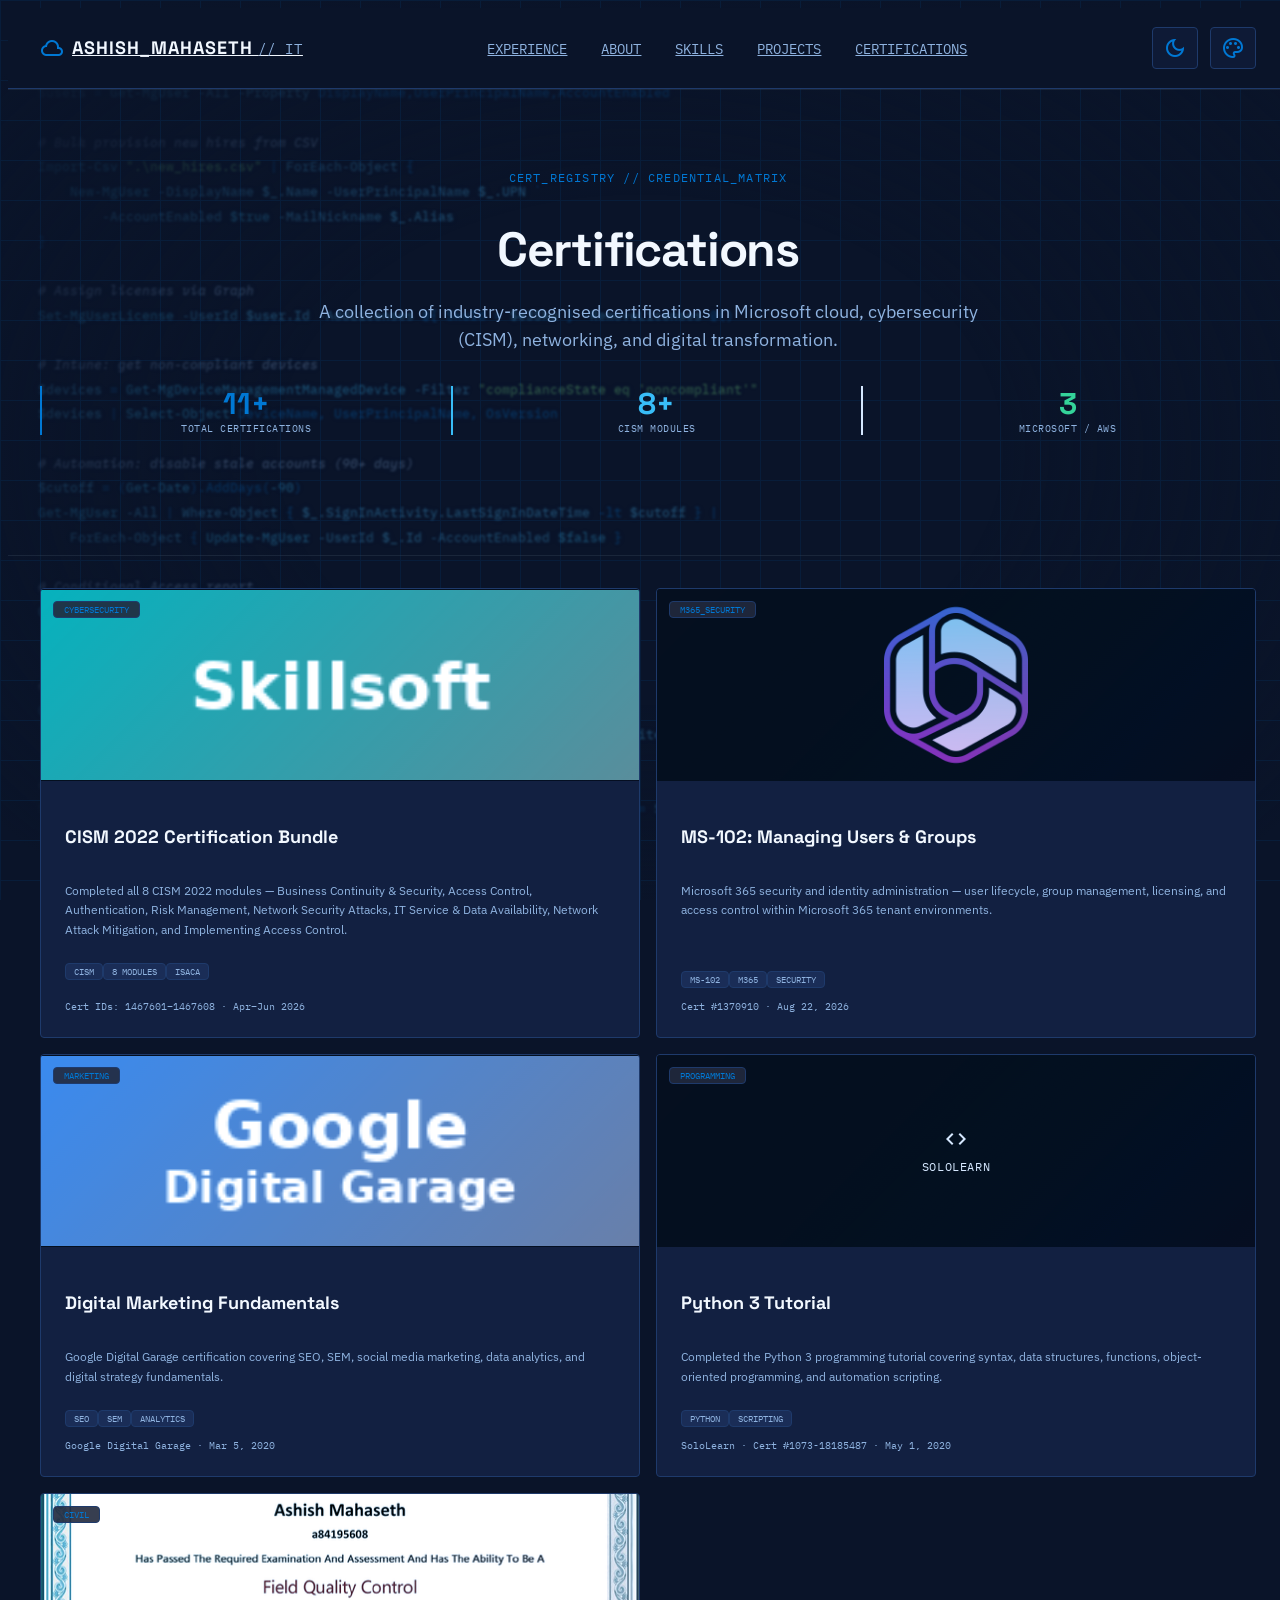
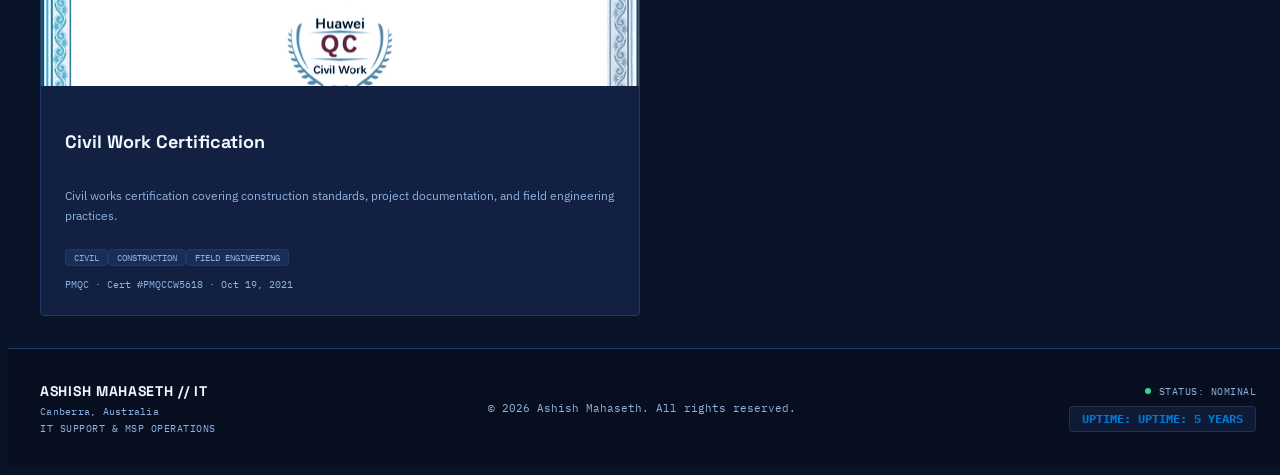
==== commit d014de3f: "Replace gradient backgrounds with provider logos on 3 cards - CISM Bundle card: Skillsoft logo (inst" ====
--- a/certifications/index.html
+++ b/certifications/index.html
@@ -17,7 +17,7 @@
   <link href="https://unpkg.com/boxicons@2.1.4/css/boxicons.min.css" rel="stylesheet" />
   <link href="https://unpkg.com/aos@2.3.1/dist/aos.css" rel="stylesheet" />
 
-  <link rel="stylesheet" href="../assets/css/styles.css?v=1785259000">
+  <link rel="stylesheet" href="../assets/css/styles.css?v=1785260000">
 </head>
 <body class="antialiased">
 
@@ -139,7 +139,7 @@
 
       <!-- CISM Bundle -->
       <div class="bg-surface-container border border-border-utility rounded overflow-hidden glow-card flex flex-col">
-        <div class="relative h-40 md:h-48 overflow-hidden project-image-container flex items-center justify-center bg-cover bg-center" style="background-image: url('../assets/img/certs/cism_bundle.png'); background-size: cover; background-position: center;">
+        <div class="relative h-40 md:h-48 overflow-hidden project-image-container flex items-center justify-center bg-cover bg-center" style="background-image: url('../assets/img/certs/logos/skillsoft.png'); background-size: contain; background-repeat: no-repeat; background-position: center;">
           <div class="absolute top-3 left-3 bg-surface-container-high/90 border border-border-utility px-2.5 py-0.5 rounded font-mono-labels text-[9px] text-primary-container uppercase z-10">cybersecurity</div>
         </div>
         <div class="p-5 md:p-6 space-y-3 flex flex-col flex-1">
@@ -158,7 +158,7 @@
 
       <!-- MS-102 -->
       <div class="bg-surface-container border border-border-utility rounded overflow-hidden glow-card flex flex-col">
-        <div class="relative h-40 md:h-48 overflow-hidden project-image-container flex items-center justify-center bg-cover bg-center" style="background-image: url('../assets/img/certs/ms102.png'); background-size: cover; background-position: center;">
+        <div class="relative h-40 md:h-48 overflow-hidden project-image-container flex items-center justify-center bg-cover bg-center" style="background-image: url('../assets/img/certs/logos/m365.png'); background-size: contain; background-repeat: no-repeat; background-position: center;">
           <div class="absolute top-3 left-3 bg-surface-container-high/90 border border-border-utility px-2.5 py-0.5 rounded font-mono-labels text-[9px] text-primary-container uppercase z-10">m365_security</div>
         </div>
         <div class="p-5 md:p-6 space-y-3 flex flex-col flex-1">
@@ -177,7 +177,7 @@
 
       <!-- Digital Marketing -->
       <div class="bg-surface-container border border-border-utility rounded overflow-hidden glow-card flex flex-col">
-        <div class="relative h-40 md:h-48 overflow-hidden project-image-container flex items-center justify-center bg-cover bg-center" style="background-image: url('../assets/img/certs/digital_marketing.png'); background-size: cover; background-position: center;">
+        <div class="relative h-40 md:h-48 overflow-hidden project-image-container flex items-center justify-center bg-cover bg-center" style="background-image: url('../assets/img/certs/logos/google_digital.png'); background-size: contain; background-repeat: no-repeat; background-position: center;">
           <div class="absolute top-3 left-3 bg-surface-container-high/90 border border-border-utility px-2.5 py-0.5 rounded font-mono-labels text-[9px] text-primary-container uppercase z-10">marketing</div>
         </div>
         <div class="p-5 md:p-6 space-y-3 flex flex-col flex-1">
@@ -265,6 +265,6 @@
   </footer>
 
   <script src="https://unpkg.com/aos@2.3.1/dist/aos.js"></script>
-  <script src="../assets/js/main.js?v=1785259000"></script>
+  <script src="../assets/js/main.js?v=1785260000"></script>
 </body>
 </html>
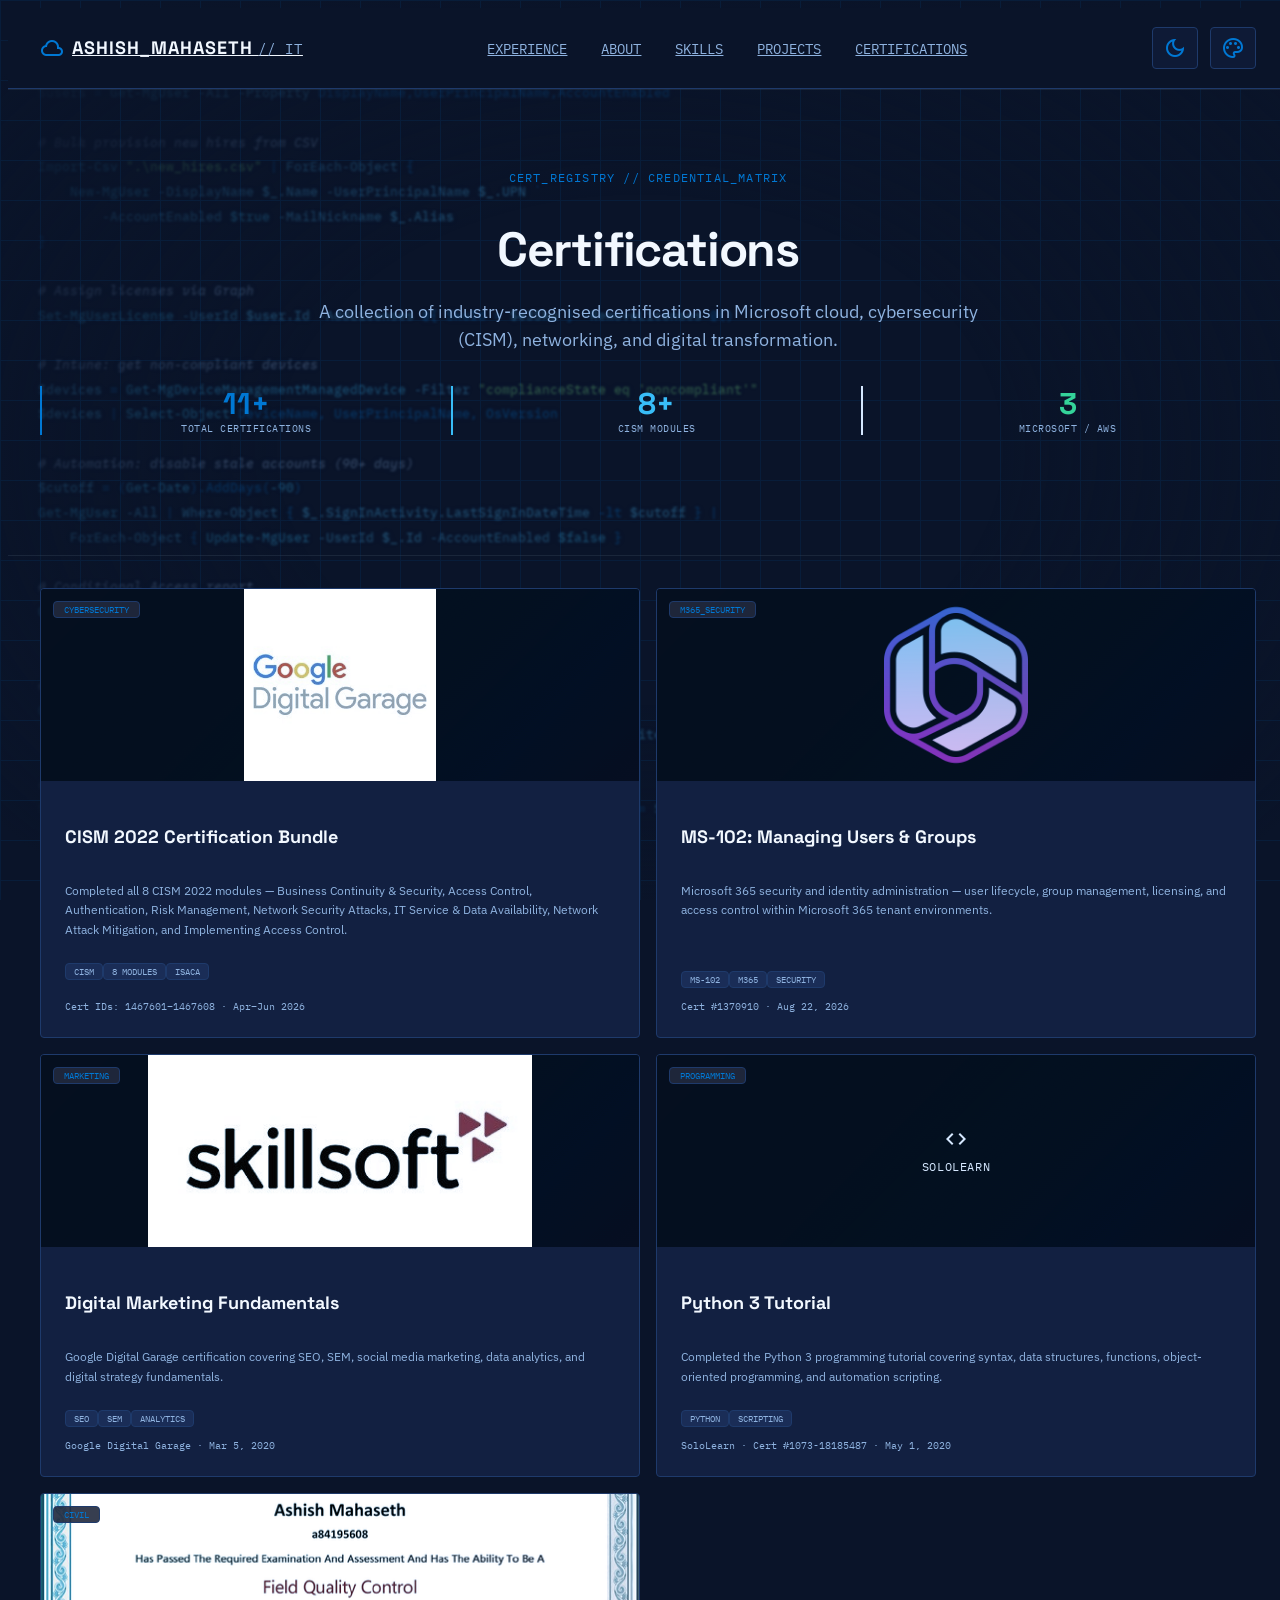
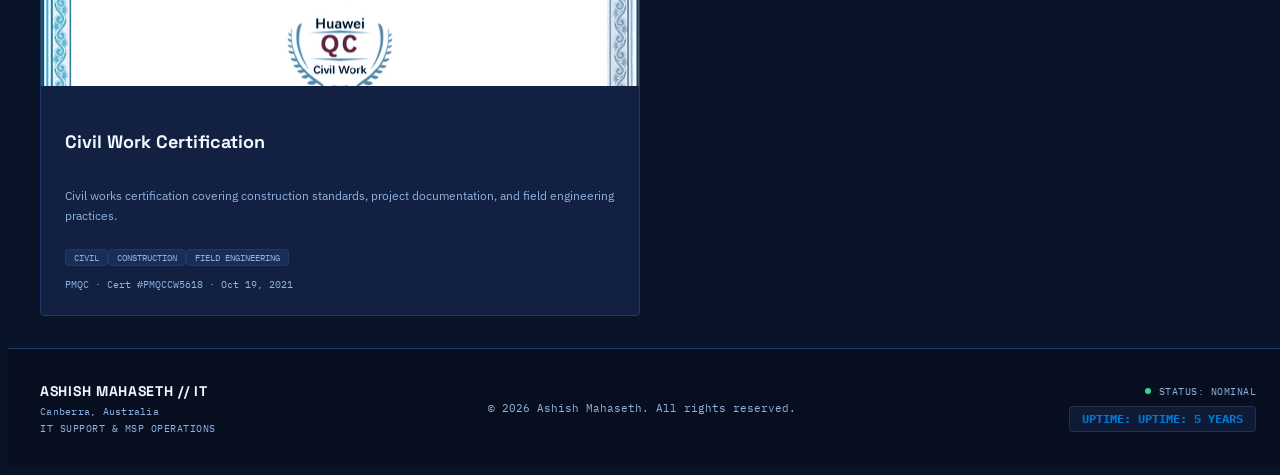
==== commit 9c7586c1: "Replace generated logos with user-provided Skillsoft and Google Digital Garage logos" ====
--- a/certifications/index.html
+++ b/certifications/index.html
@@ -139,7 +139,7 @@
 
       <!-- CISM Bundle -->
       <div class="bg-surface-container border border-border-utility rounded overflow-hidden glow-card flex flex-col">
-        <div class="relative h-40 md:h-48 overflow-hidden project-image-container flex items-center justify-center bg-cover bg-center" style="background-image: url('../assets/img/certs/logos/skillsoft.png'); background-size: contain; background-repeat: no-repeat; background-position: center;">
+        <div class="relative h-40 md:h-48 overflow-hidden project-image-container flex items-center justify-center bg-cover bg-center" style="background-image: url('../assets/img/certs/logos/skillsoft_proper.png'); background-size: contain; background-repeat: no-repeat; background-position: center;">
           <div class="absolute top-3 left-3 bg-surface-container-high/90 border border-border-utility px-2.5 py-0.5 rounded font-mono-labels text-[9px] text-primary-container uppercase z-10">cybersecurity</div>
         </div>
         <div class="p-5 md:p-6 space-y-3 flex flex-col flex-1">
@@ -177,7 +177,7 @@
 
       <!-- Digital Marketing -->
       <div class="bg-surface-container border border-border-utility rounded overflow-hidden glow-card flex flex-col">
-        <div class="relative h-40 md:h-48 overflow-hidden project-image-container flex items-center justify-center bg-cover bg-center" style="background-image: url('../assets/img/certs/logos/google_digital.png'); background-size: contain; background-repeat: no-repeat; background-position: center;">
+        <div class="relative h-40 md:h-48 overflow-hidden project-image-container flex items-center justify-center bg-cover bg-center" style="background-image: url('../assets/img/certs/logos/google_digital_proper.png'); background-size: contain; background-repeat: no-repeat; background-position: center;">
           <div class="absolute top-3 left-3 bg-surface-container-high/90 border border-border-utility px-2.5 py-0.5 rounded font-mono-labels text-[9px] text-primary-container uppercase z-10">marketing</div>
         </div>
         <div class="p-5 md:p-6 space-y-3 flex flex-col flex-1">
@@ -265,6 +265,6 @@
   </footer>
 
   <script src="https://unpkg.com/aos@2.3.1/dist/aos.js"></script>
-  <script src="../assets/js/main.js?v=1785260000"></script>
+  <script src="../assets/js/main.js?v=1785261000"></script>
 </body>
 </html>
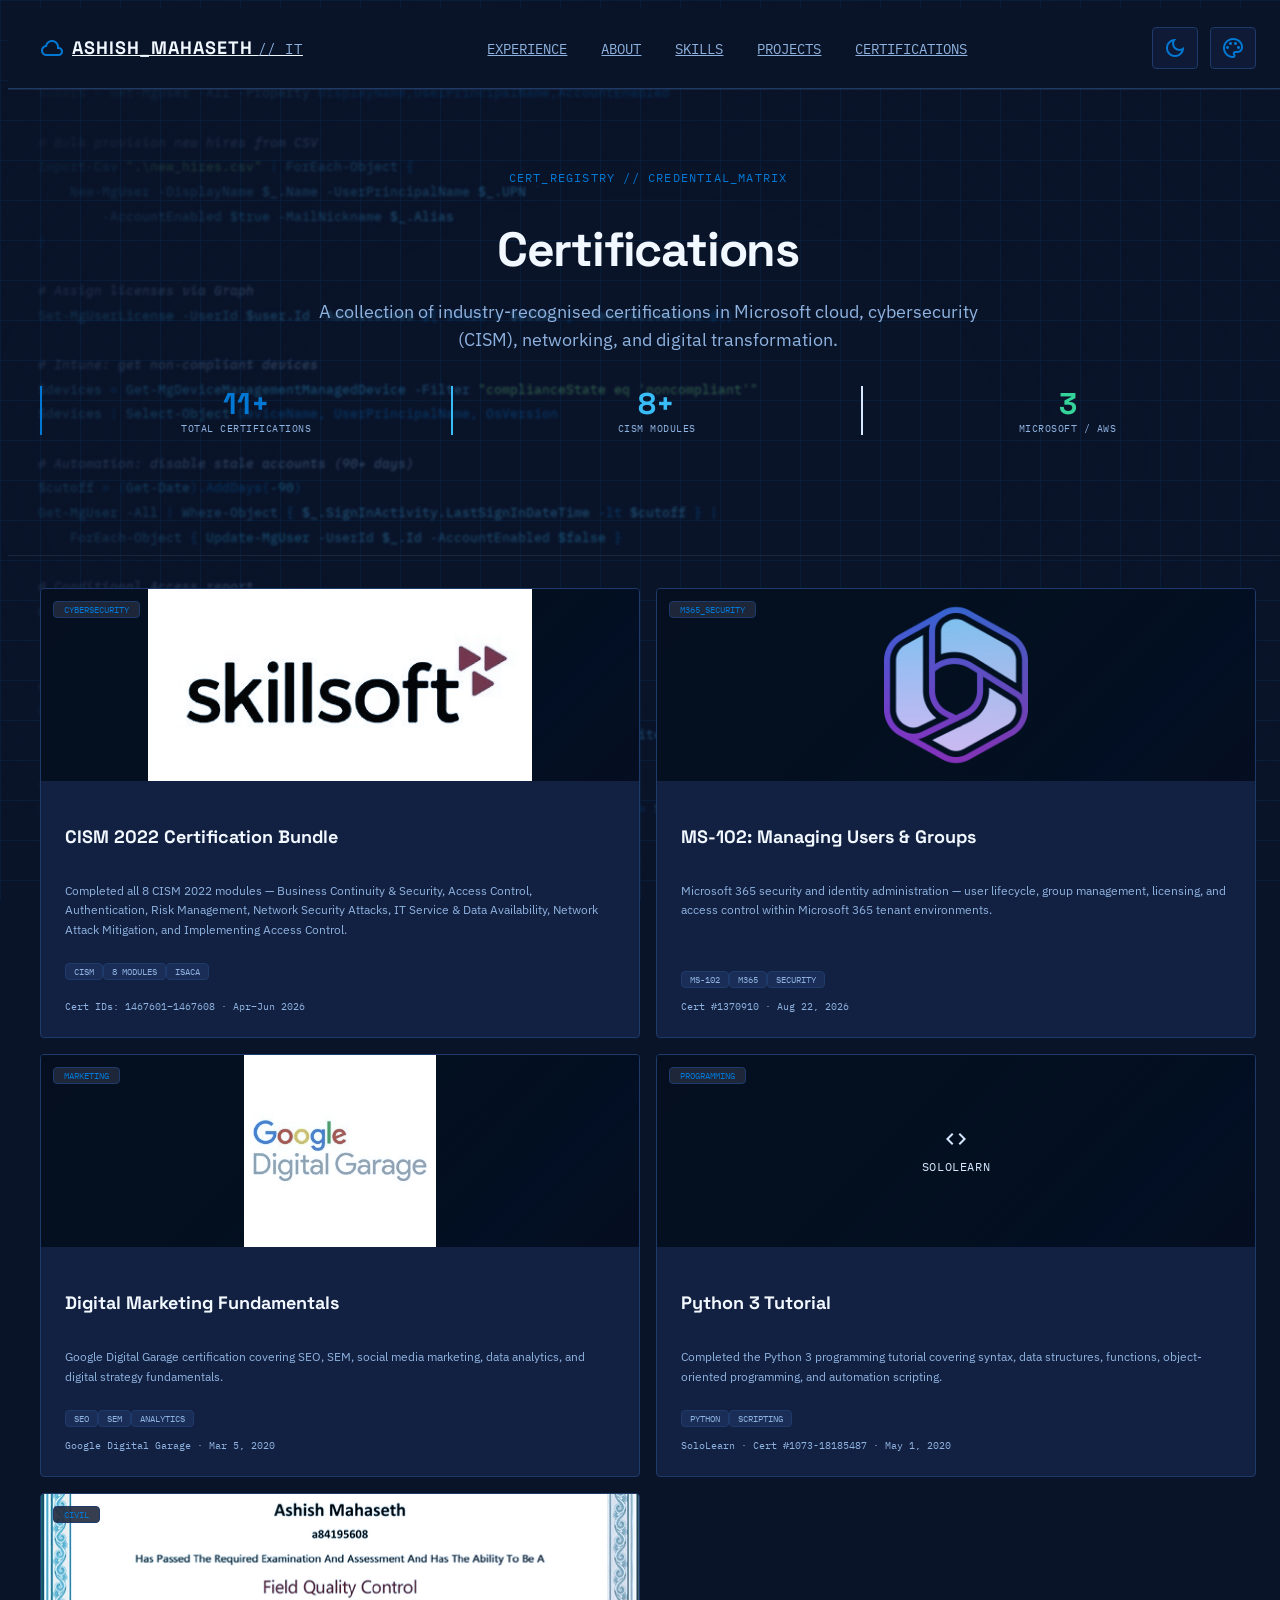
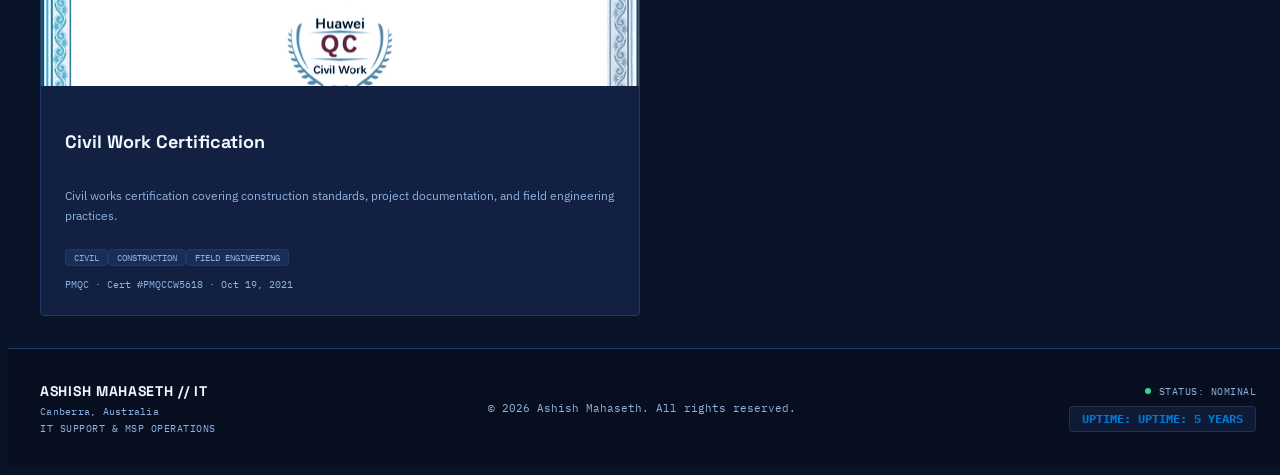
==== commit 768ac0e4: "Swap logos: Google Digital Garage on CISM card, Skillsoft on Digital Marketing card" ====
--- a/certifications/index.html
+++ b/certifications/index.html
@@ -139,7 +139,7 @@
 
       <!-- CISM Bundle -->
       <div class="bg-surface-container border border-border-utility rounded overflow-hidden glow-card flex flex-col">
-        <div class="relative h-40 md:h-48 overflow-hidden project-image-container flex items-center justify-center bg-cover bg-center" style="background-image: url('../assets/img/certs/logos/skillsoft_proper.png'); background-size: contain; background-repeat: no-repeat; background-position: center;">
+        <div class="relative h-40 md:h-48 overflow-hidden project-image-container flex items-center justify-center bg-cover bg-center" style="background-image: url('../assets/img/certs/logos/google_digital_proper.png'); background-size: contain; background-repeat: no-repeat; background-position: center;">
           <div class="absolute top-3 left-3 bg-surface-container-high/90 border border-border-utility px-2.5 py-0.5 rounded font-mono-labels text-[9px] text-primary-container uppercase z-10">cybersecurity</div>
         </div>
         <div class="p-5 md:p-6 space-y-3 flex flex-col flex-1">
@@ -177,7 +177,7 @@
 
       <!-- Digital Marketing -->
       <div class="bg-surface-container border border-border-utility rounded overflow-hidden glow-card flex flex-col">
-        <div class="relative h-40 md:h-48 overflow-hidden project-image-container flex items-center justify-center bg-cover bg-center" style="background-image: url('../assets/img/certs/logos/google_digital_proper.png'); background-size: contain; background-repeat: no-repeat; background-position: center;">
+        <div class="relative h-40 md:h-48 overflow-hidden project-image-container flex items-center justify-center bg-cover bg-center" style="background-image: url('../assets/img/certs/logos/skillsoft_proper.png'); background-size: contain; background-repeat: no-repeat; background-position: center;">
           <div class="absolute top-3 left-3 bg-surface-container-high/90 border border-border-utility px-2.5 py-0.5 rounded font-mono-labels text-[9px] text-primary-container uppercase z-10">marketing</div>
         </div>
         <div class="p-5 md:p-6 space-y-3 flex flex-col flex-1">
@@ -265,6 +265,6 @@
   </footer>
 
   <script src="https://unpkg.com/aos@2.3.1/dist/aos.js"></script>
-  <script src="../assets/js/main.js?v=1785261000"></script>
+  <script src="../assets/js/main.js?v=1785262000"></script>
 </body>
 </html>
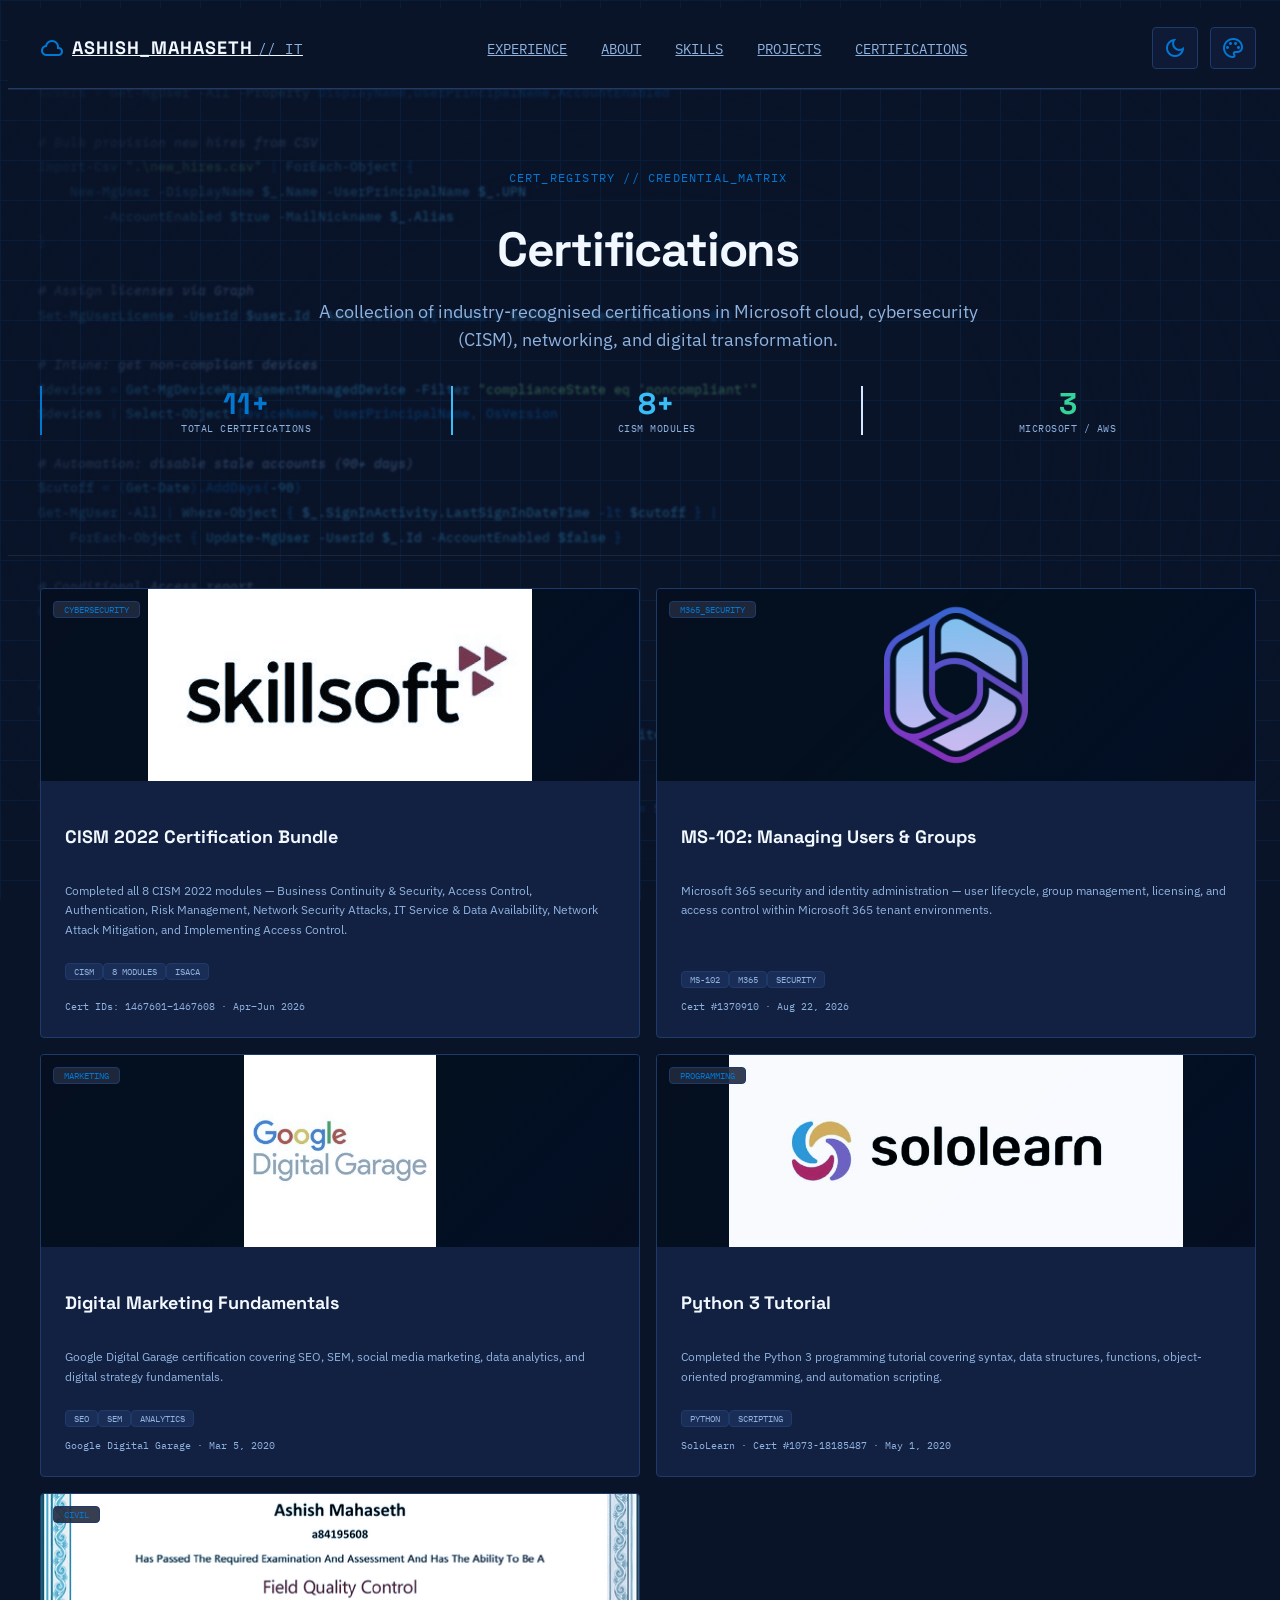
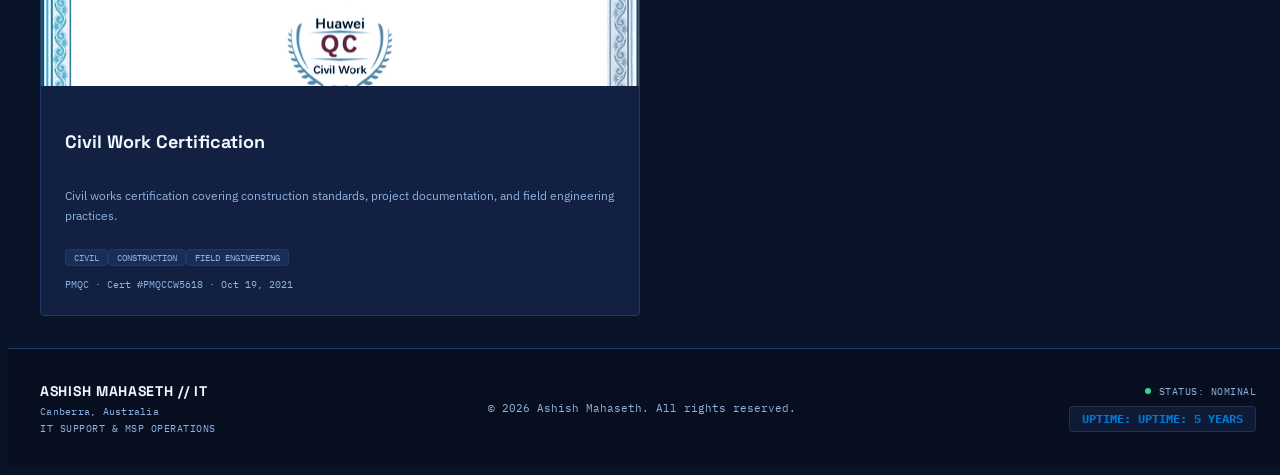
==== commit c19907c7: "Add Python logo to Python 3 tutorial card (replacing gradient icon background)" ====
--- a/certifications/index.html
+++ b/certifications/index.html
@@ -17,7 +17,7 @@
   <link href="https://unpkg.com/boxicons@2.1.4/css/boxicons.min.css" rel="stylesheet" />
   <link href="https://unpkg.com/aos@2.3.1/dist/aos.css" rel="stylesheet" />
 
-  <link rel="stylesheet" href="../assets/css/styles.css?v=1785260000">
+  <link rel="stylesheet" href="../assets/css/styles.css?v=1785263000">
 </head>
 <body class="antialiased">
 
@@ -196,11 +196,7 @@
 
       <!-- Python -->
       <div class="bg-surface-container border border-border-utility rounded overflow-hidden glow-card flex flex-col">
-        <div class="relative h-40 md:h-48 overflow-hidden project-image-container flex items-center justify-center bg-gradient-to-br from-indigo-900 to-purple-700">
-          <div class="text-center z-10">
-            <span class="material-symbols-outlined text-5xl text-white mb-2">code</span>
-            <div class="font-mono-labels text-xs text-indigo-200 uppercase tracking-wider">SoloLearn</div>
-          </div>
+        <div class="relative h-40 md:h-48 overflow-hidden project-image-container flex items-center justify-center bg-cover bg-center" style="background-image: url('../assets/img/certs/logos/python.png'); background-size: contain; background-repeat: no-repeat; background-position: center;">
           <div class="absolute top-3 left-3 bg-surface-container-high/90 border border-border-utility px-2.5 py-0.5 rounded font-mono-labels text-[9px] text-primary-container uppercase z-10">programming</div>
         </div>
         <div class="p-5 md:p-6 space-y-3 flex flex-col flex-1">
@@ -265,6 +261,6 @@
   </footer>
 
   <script src="https://unpkg.com/aos@2.3.1/dist/aos.js"></script>
-  <script src="../assets/js/main.js?v=1785262000"></script>
+  <script src="../assets/js/main.js?v=1785263000"></script>
 </body>
 </html>
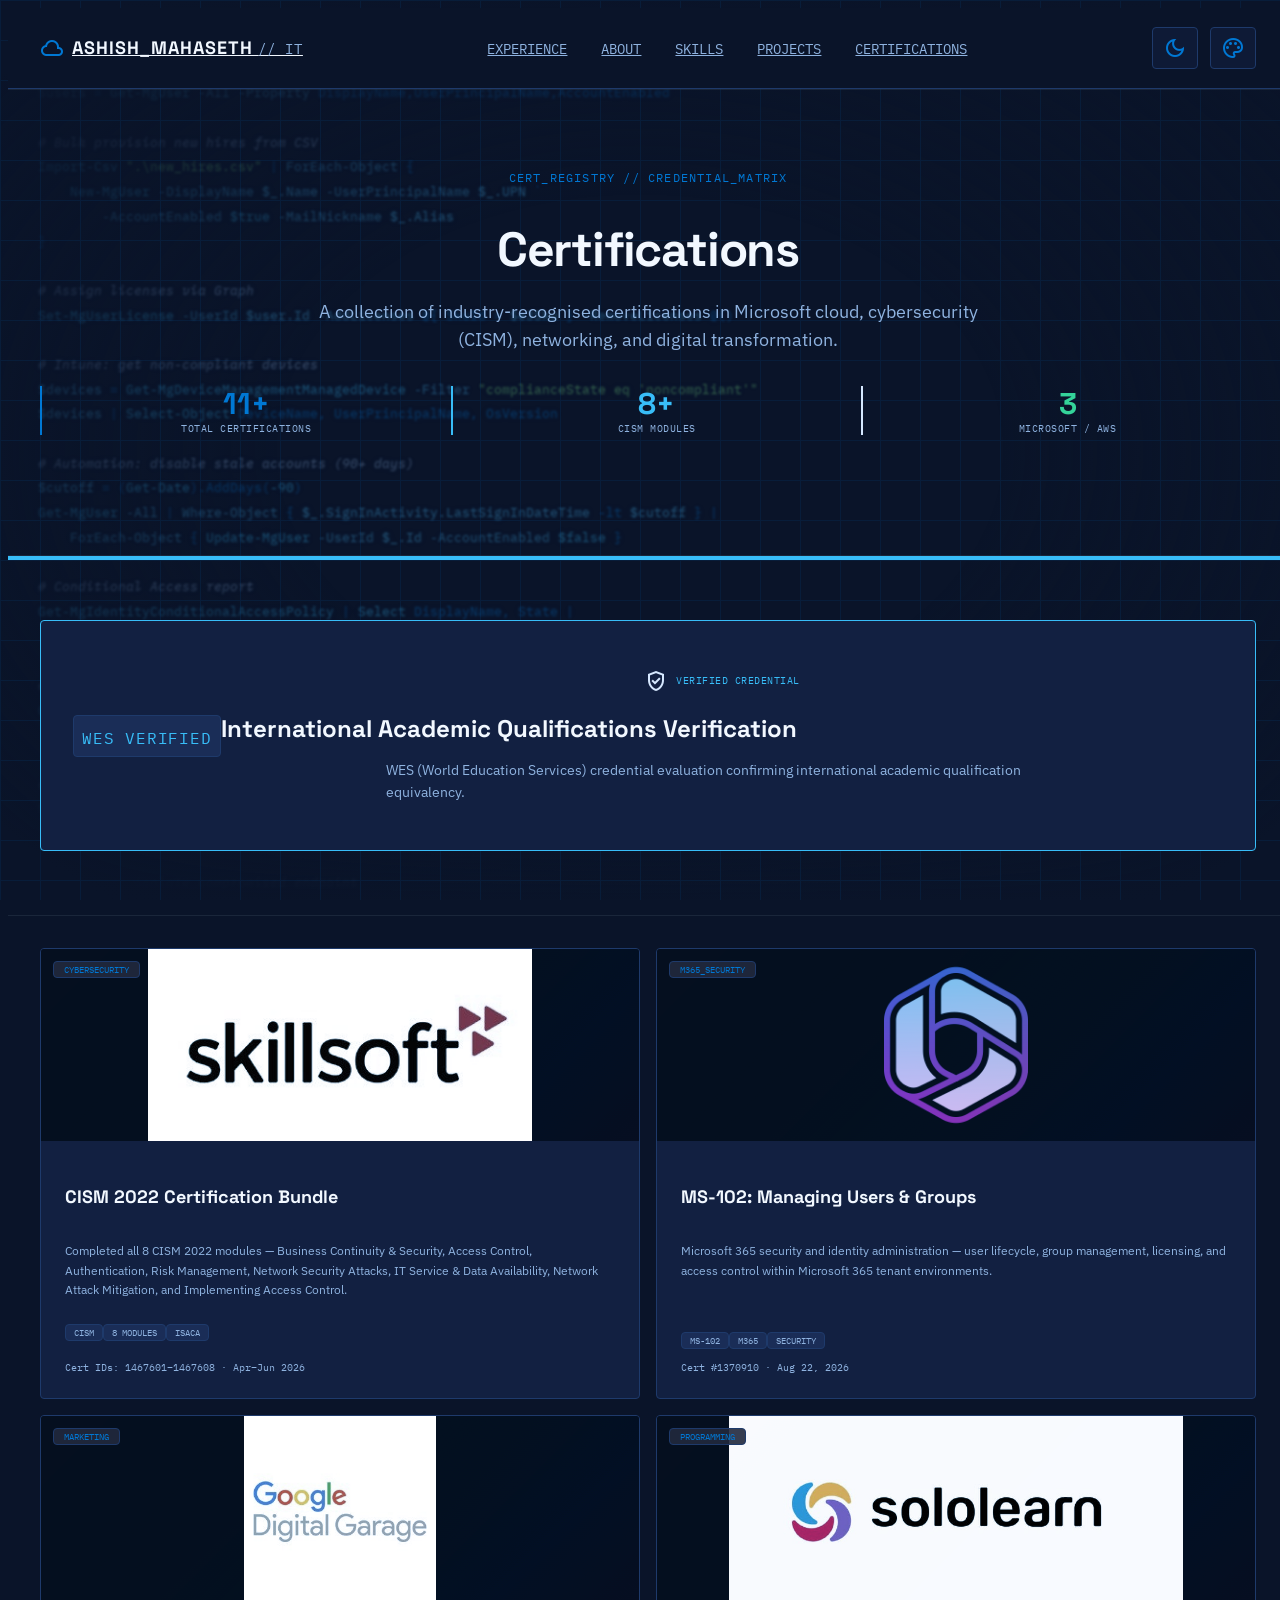
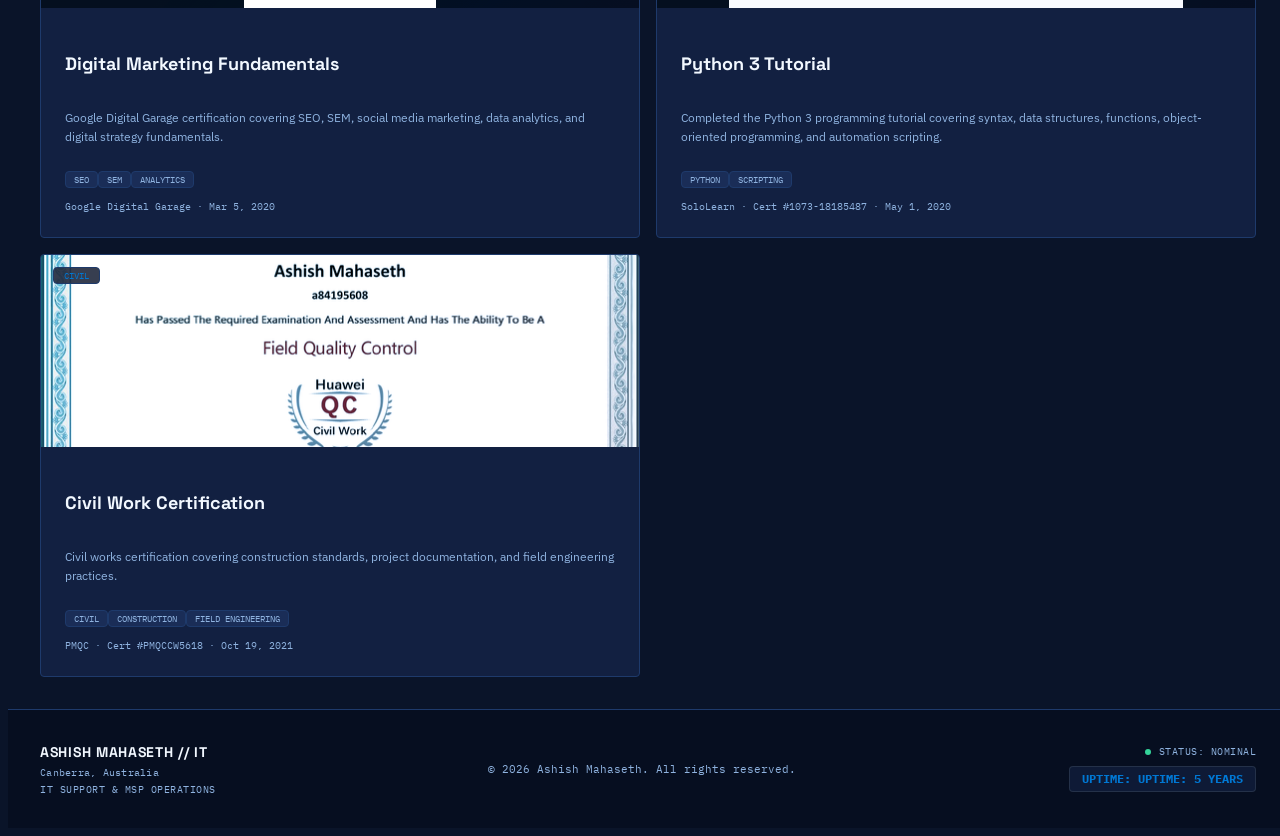
==== commit 967be92b: "Add WES credential badge to certifications page, remove from homepage - Removed WES badge from homep" ====
--- a/certifications/index.html
+++ b/certifications/index.html
@@ -17,7 +17,7 @@
   <link href="https://unpkg.com/boxicons@2.1.4/css/boxicons.min.css" rel="stylesheet" />
   <link href="https://unpkg.com/aos@2.3.1/dist/aos.css" rel="stylesheet" />
 
-  <link rel="stylesheet" href="../assets/css/styles.css?v=1785263000">
+  <link rel="stylesheet" href="../assets/css/styles.css?v=1785270000">
 </head>
 <body class="antialiased">
 
@@ -133,6 +133,34 @@
     </div>
   </section>
 
+  <!-- WES Academic Credential Verification -->
+  <section class="relative z-10 max-w-7xl mx-auto px-4 sm:px-6 lg:px-8 py-12 md:py-16 border-t border-border-utility/40">
+    <div class="bg-surface-container border-2 border-secondary rounded overflow-hidden glow-card shadow-lg shadow-secondary/10">
+      <div class="absolute top-0 left-0 right-0 h-1 bg-secondary"></div>
+      <div class="p-6 md:p-8 flex flex-col md:flex-row items-center md:items-start space-y-4 md:space-y-0 md:space-x-6">
+        <div class="flex-shrink-0 bg-surface-container-high border border-border-utility rounded p-2">
+          <div data-iframe-width="150" data-iframe-height="290" data-share-badge-id="5645e6f7-1feb-41e7-9264-a58a65e81e6b" data-share-badge-host="https://www.credly.com"></div>
+          <script type="text/javascript" async src="//cdn.credly.com/assets/utilities/embed.js"></script>
+          <div class="text-center mt-1">
+            <span class="text-[8px] font-mono-labels text-secondary uppercase tracking-wider">WES Verified</span>
+          </div>
+        </div>
+        <div class="flex-1 min-w-0 text-center md:text-left">
+          <div class="flex items-center space-x-2 mb-2 justify-center md:justify-start">
+            <span class="material-symbols-outlined text-warning text-lg">verified_user</span>
+            <span class="text-[10px] font-mono-labels text-secondary uppercase tracking-wider">VERIFIED CREDENTIAL</span>
+          </div>
+          <h2 class="font-display font-bold text-text-primary text-xl md:text-2xl mb-2">
+            International Academic Qualifications Verification
+          </h2>
+          <p class="text-text-muted text-sm leading-relaxed max-w-2xl mx-auto md:mx-0">
+            WES (World Education Services) credential evaluation confirming international academic qualification equivalency.
+          </p>
+        </div>
+      </div>
+    </div>
+  </section>
+
   <!-- Certifications Grid -->
   <section class="relative z-10 max-w-7xl mx-auto px-4 sm:px-6 lg:px-8 py-8 md:py-12 border-t border-border-utility/40">
     <div class="grid grid-cols-1 sm:grid-cols-2 lg:grid-cols-3 gap-4 md:gap-5 lg:gap-6">
@@ -261,6 +289,6 @@
   </footer>
 
   <script src="https://unpkg.com/aos@2.3.1/dist/aos.js"></script>
-  <script src="../assets/js/main.js?v=1785263000"></script>
+  <script src="../assets/js/main.js?v=1785270000"></script>
 </body>
 </html>
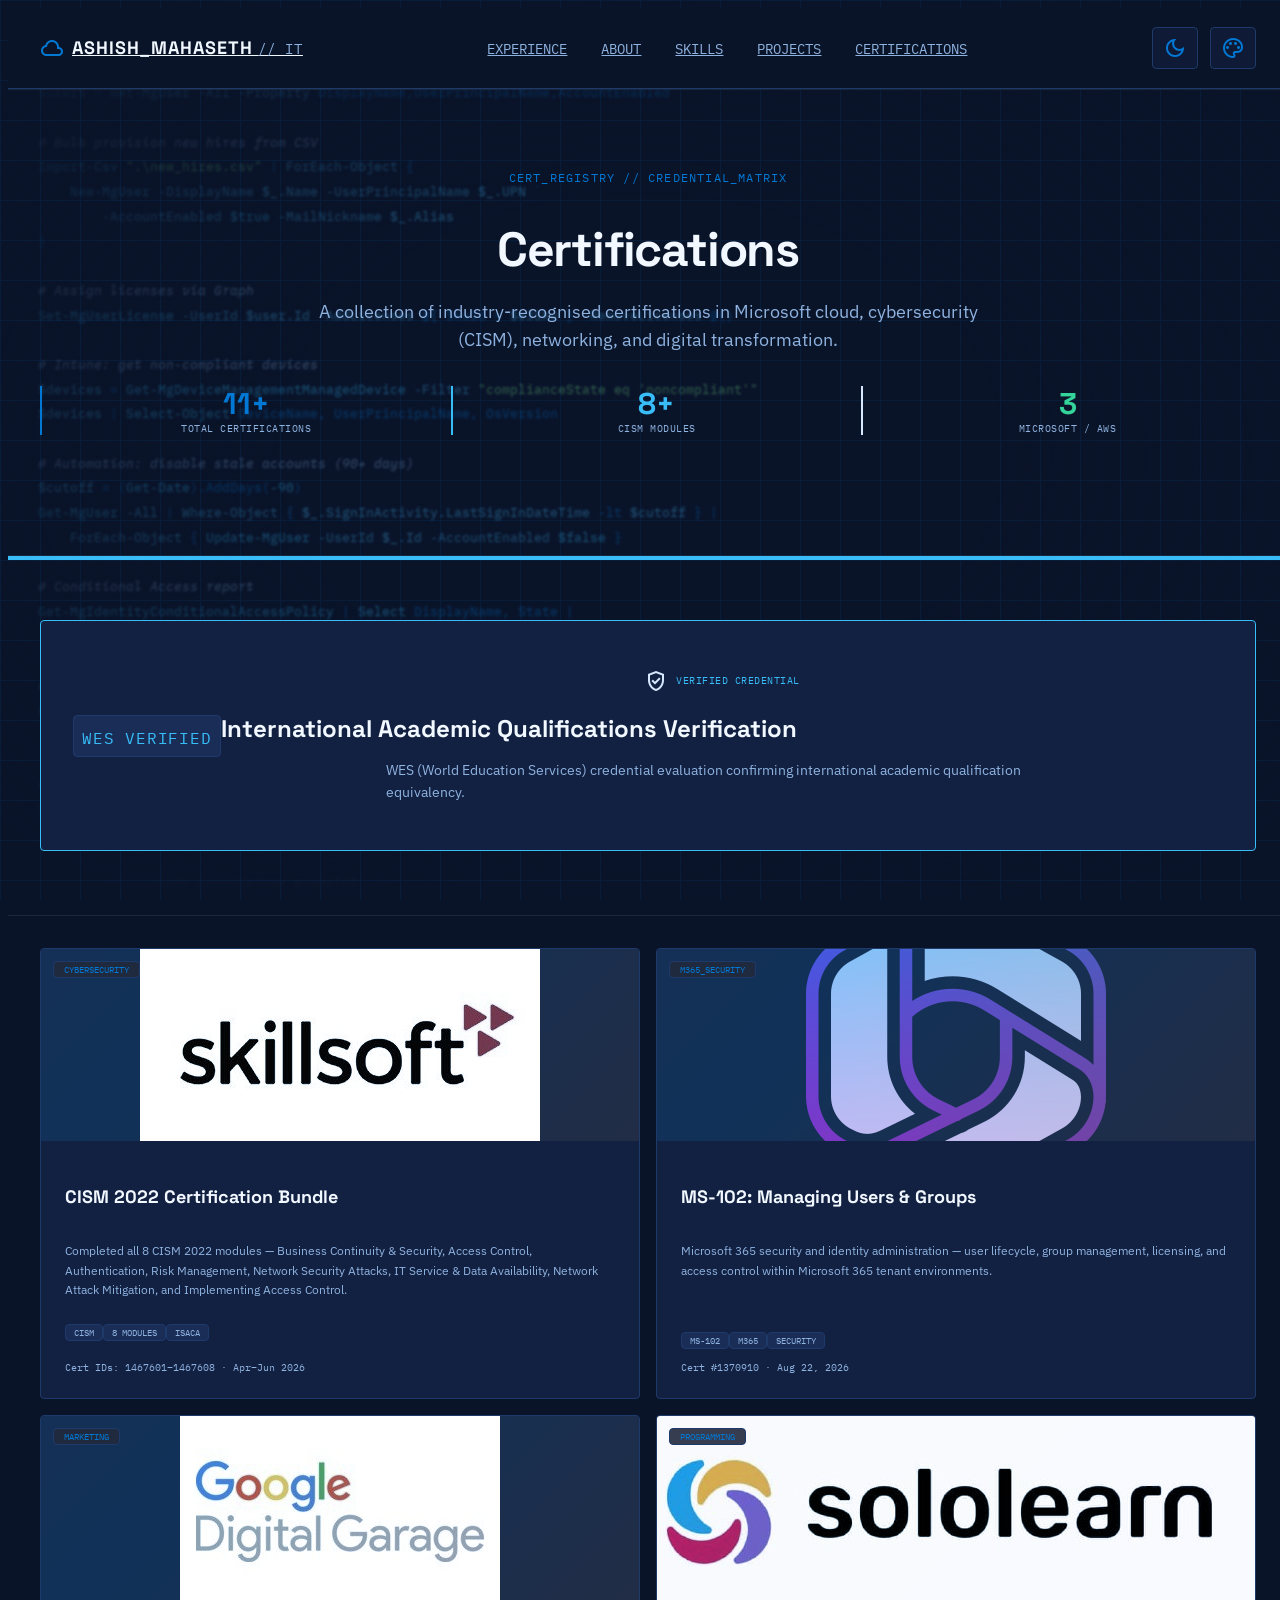
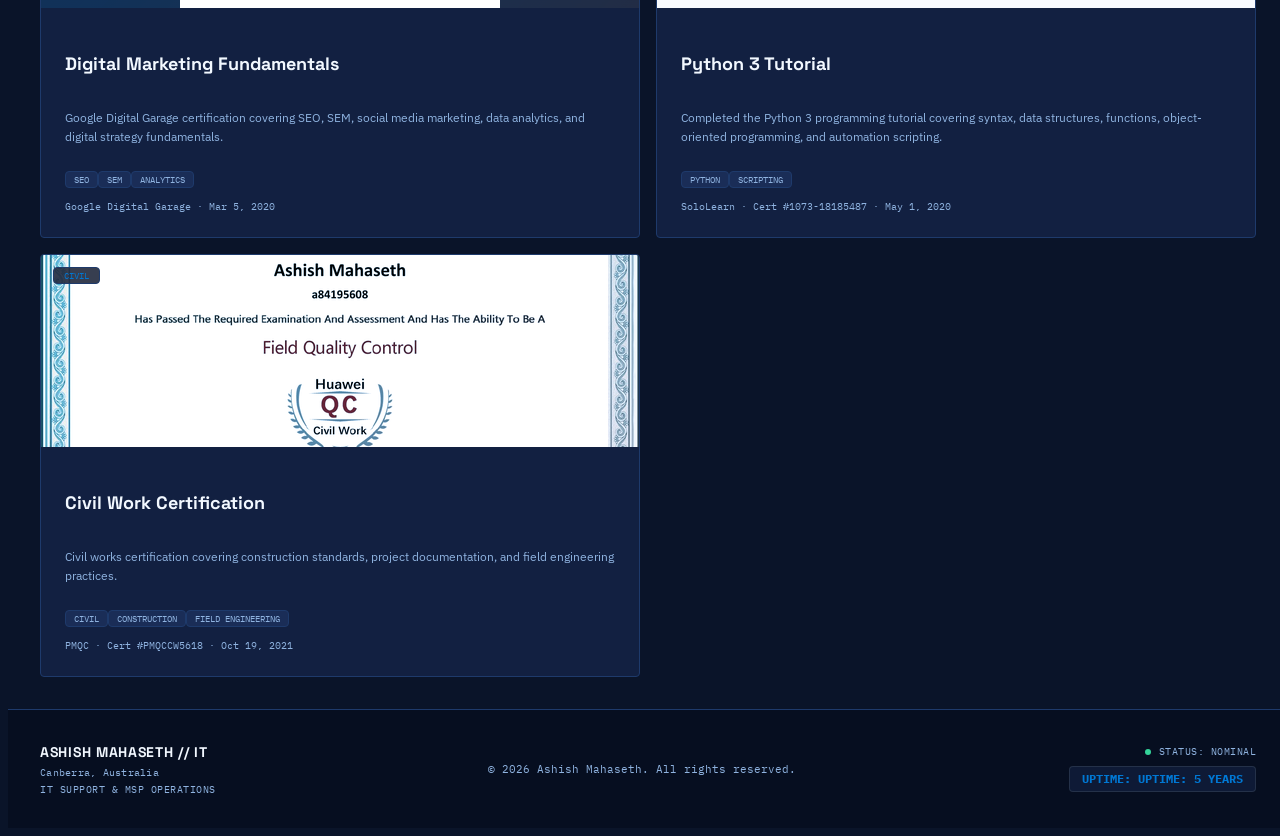
==== commit 98fa0134: "Fix: switch cert card logos to <img> tags with proper centering and sizing - CISM card: Google Digit" ====
--- a/certifications/index.html
+++ b/certifications/index.html
@@ -17,7 +17,7 @@
   <link href="https://unpkg.com/boxicons@2.1.4/css/boxicons.min.css" rel="stylesheet" />
   <link href="https://unpkg.com/aos@2.3.1/dist/aos.css" rel="stylesheet" />
 
-  <link rel="stylesheet" href="../assets/css/styles.css?v=1785270000">
+  <link rel="stylesheet" href="../assets/css/styles.css?v=1785271000">
 </head>
 <body class="antialiased">
 
@@ -167,7 +167,8 @@
 
       <!-- CISM Bundle -->
       <div class="bg-surface-container border border-border-utility rounded overflow-hidden glow-card flex flex-col">
-        <div class="relative h-40 md:h-48 overflow-hidden project-image-container flex items-center justify-center bg-cover bg-center" style="background-image: url('../assets/img/certs/logos/google_digital_proper.png'); background-size: contain; background-repeat: no-repeat; background-position: center;">
+        <div class="relative h-40 md:h-48 overflow-hidden project-image-container flex items-center justify-center bg-surface-container-high">
+          <img src="../assets/img/certs/logos/google_digital_proper.png" alt="Skillsoft" class="max-w-[100px] max-h-[70px] object-contain filter brightness-125">
           <div class="absolute top-3 left-3 bg-surface-container-high/90 border border-border-utility px-2.5 py-0.5 rounded font-mono-labels text-[9px] text-primary-container uppercase z-10">cybersecurity</div>
         </div>
         <div class="p-5 md:p-6 space-y-3 flex flex-col flex-1">
@@ -186,7 +187,8 @@
 
       <!-- MS-102 -->
       <div class="bg-surface-container border border-border-utility rounded overflow-hidden glow-card flex flex-col">
-        <div class="relative h-40 md:h-48 overflow-hidden project-image-container flex items-center justify-center bg-cover bg-center" style="background-image: url('../assets/img/certs/logos/m365.png'); background-size: contain; background-repeat: no-repeat; background-position: center;">
+        <div class="relative h-40 md:h-48 overflow-hidden project-image-container flex items-center justify-center bg-surface-container-high">
+          <img src="../assets/img/certs/logos/m365.png" alt="Microsoft 365" class="max-w-[90px] max-h-[90px] object-contain">
           <div class="absolute top-3 left-3 bg-surface-container-high/90 border border-border-utility px-2.5 py-0.5 rounded font-mono-labels text-[9px] text-primary-container uppercase z-10">m365_security</div>
         </div>
         <div class="p-5 md:p-6 space-y-3 flex flex-col flex-1">
@@ -205,7 +207,8 @@
 
       <!-- Digital Marketing -->
       <div class="bg-surface-container border border-border-utility rounded overflow-hidden glow-card flex flex-col">
-        <div class="relative h-40 md:h-48 overflow-hidden project-image-container flex items-center justify-center bg-cover bg-center" style="background-image: url('../assets/img/certs/logos/skillsoft_proper.png'); background-size: contain; background-repeat: no-repeat; background-position: center;">
+        <div class="relative h-40 md:h-48 overflow-hidden project-image-container flex items-center justify-center bg-surface-container-high">
+          <img src="../assets/img/certs/logos/skillsoft_proper.png" alt="Skillsoft" class="max-w-[110px] max-h-[60px] object-contain filter brightness-125">
           <div class="absolute top-3 left-3 bg-surface-container-high/90 border border-border-utility px-2.5 py-0.5 rounded font-mono-labels text-[9px] text-primary-container uppercase z-10">marketing</div>
         </div>
         <div class="p-5 md:p-6 space-y-3 flex flex-col flex-1">
@@ -224,7 +227,8 @@
 
       <!-- Python -->
       <div class="bg-surface-container border border-border-utility rounded overflow-hidden glow-card flex flex-col">
-        <div class="relative h-40 md:h-48 overflow-hidden project-image-container flex items-center justify-center bg-cover bg-center" style="background-image: url('../assets/img/certs/logos/python.png'); background-size: contain; background-repeat: no-repeat; background-position: center;">
+        <div class="relative h-40 md:h-48 overflow-hidden project-image-container flex items-center justify-center bg-surface-container-high">
+          <img src="../assets/img/certs/logos/python.png" alt="Python" class="max-w-[100px] max-h-[70px] object-contain">
           <div class="absolute top-3 left-3 bg-surface-container-high/90 border border-border-utility px-2.5 py-0.5 rounded font-mono-labels text-[9px] text-primary-container uppercase z-10">programming</div>
         </div>
         <div class="p-5 md:p-6 space-y-3 flex flex-col flex-1">
@@ -242,7 +246,8 @@
 
       <!-- Civil Work -->
       <div class="bg-surface-container border border-border-utility rounded overflow-hidden glow-card flex flex-col">
-        <div class="relative h-40 md:h-48 overflow-hidden project-image-container flex items-center justify-center bg-cover bg-center" style="background-image: url('../assets/img/certs/civil_work.png'); background-size: cover; background-position: center;">
+        <div class="relative h-40 md:h-48 overflow-hidden project-image-container flex items-center justify-center bg-surface-container-high">
+          <img src="../assets/img/certs/civil_work.png" alt="Civil Work Certificate" class="max-w-[120px] max-h-[80px] object-contain">
           <div class="absolute top-3 left-3 bg-surface-container-high/90 border border-border-utility px-2.5 py-0.5 rounded font-mono-labels text-[9px] text-primary-container uppercase z-10">civil</div>
         </div>
         <div class="p-5 md:p-6 space-y-3 flex flex-col flex-1">
@@ -289,6 +294,6 @@
   </footer>
 
   <script src="https://unpkg.com/aos@2.3.1/dist/aos.js"></script>
-  <script src="../assets/js/main.js?v=1785270000"></script>
+  <script src="../assets/js/main.js?v=1785271000"></script>
 </body>
 </html>
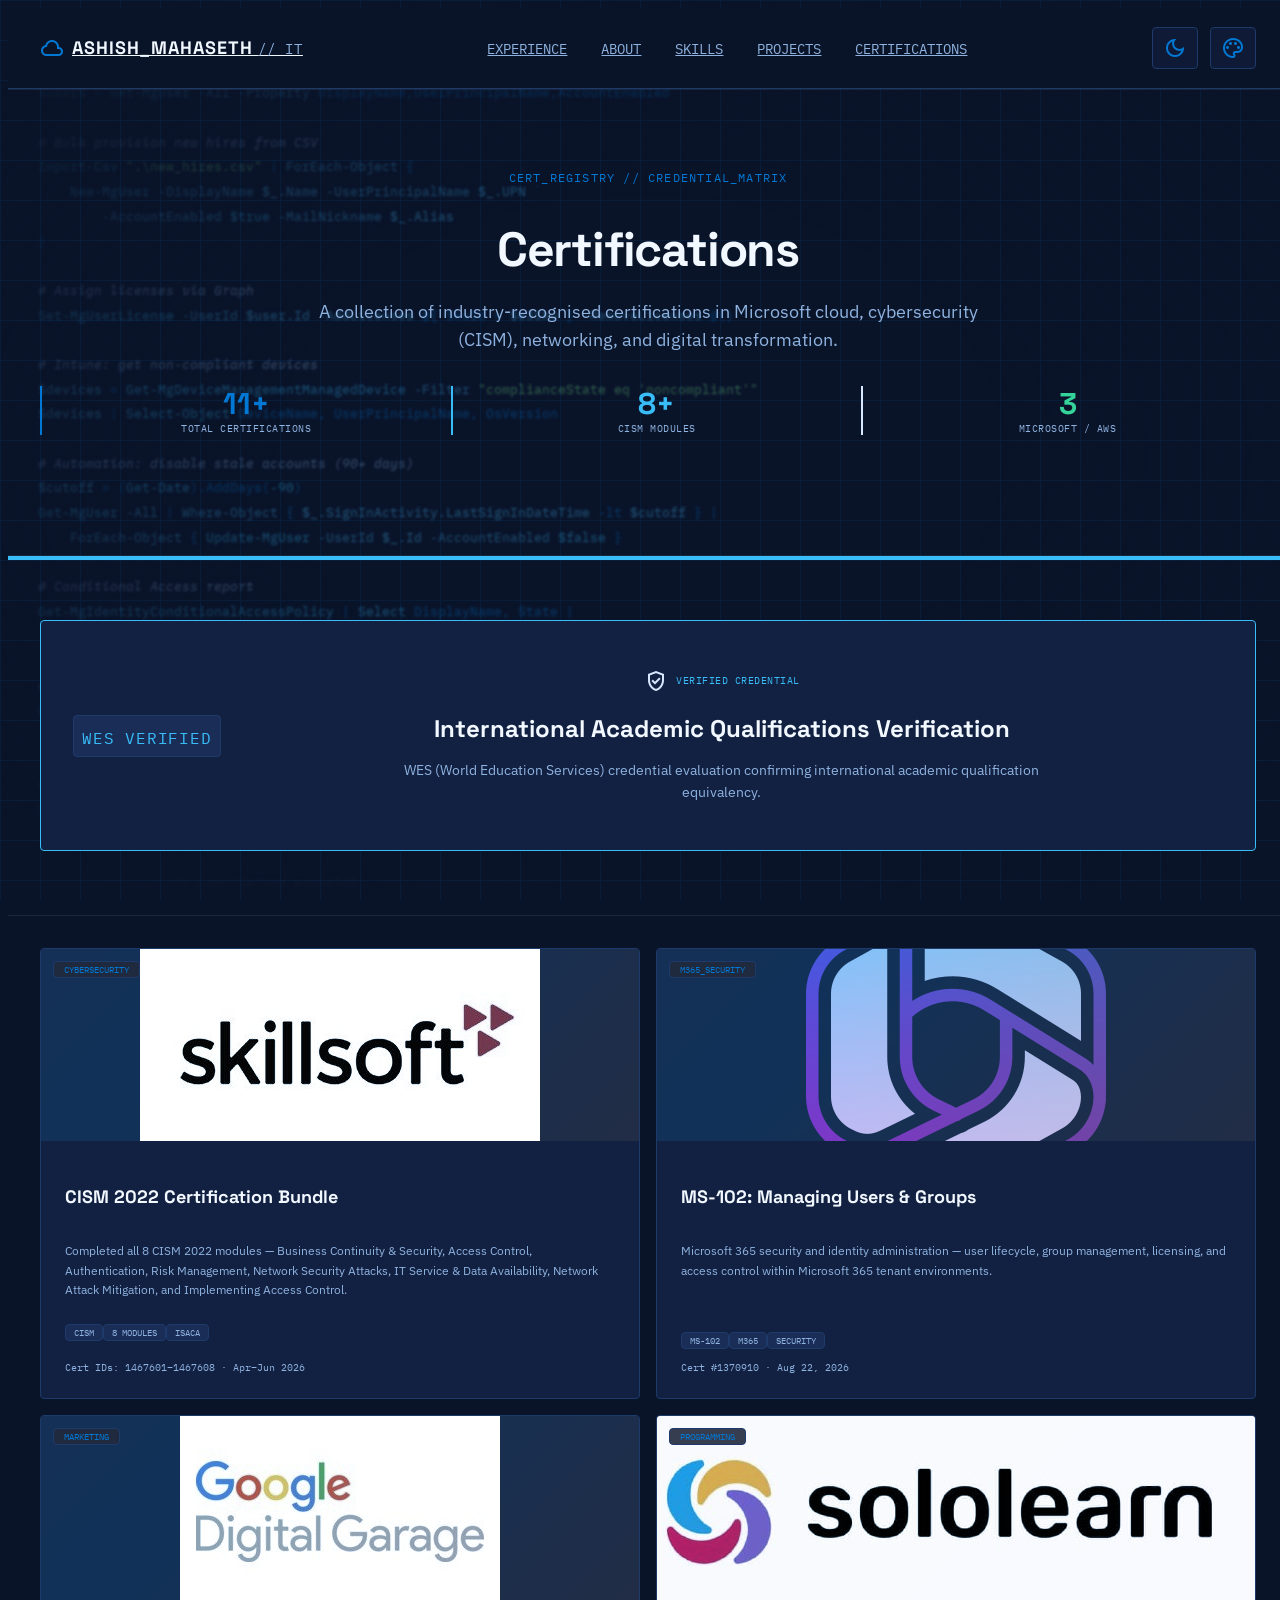
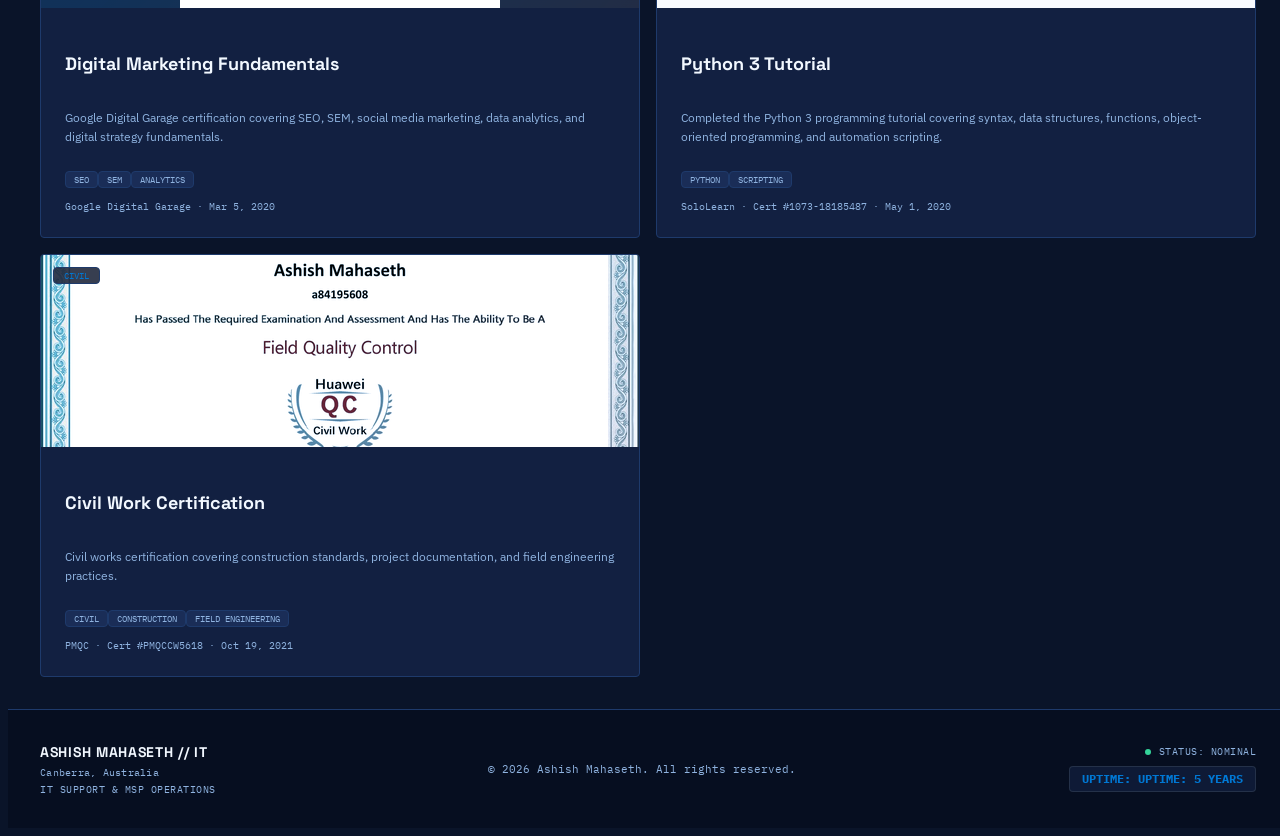
==== commit 3622838c: "Center-align the WES badge text section (International Academic Qualifications Verification)" ====
--- a/certifications/index.html
+++ b/certifications/index.html
@@ -17,7 +17,7 @@
   <link href="https://unpkg.com/boxicons@2.1.4/css/boxicons.min.css" rel="stylesheet" />
   <link href="https://unpkg.com/aos@2.3.1/dist/aos.css" rel="stylesheet" />
 
-  <link rel="stylesheet" href="../assets/css/styles.css?v=1785271000">
+  <link rel="stylesheet" href="../assets/css/styles.css?v=1785272000">
 </head>
 <body class="antialiased">
 
@@ -145,15 +145,15 @@
             <span class="text-[8px] font-mono-labels text-secondary uppercase tracking-wider">WES Verified</span>
           </div>
         </div>
-        <div class="flex-1 min-w-0 text-center md:text-left">
-          <div class="flex items-center space-x-2 mb-2 justify-center md:justify-start">
+        <div class="flex-1 min-w-0 text-center">
+          <div class="flex items-center space-x-2 mb-2 justify-center">
             <span class="material-symbols-outlined text-warning text-lg">verified_user</span>
             <span class="text-[10px] font-mono-labels text-secondary uppercase tracking-wider">VERIFIED CREDENTIAL</span>
           </div>
           <h2 class="font-display font-bold text-text-primary text-xl md:text-2xl mb-2">
             International Academic Qualifications Verification
           </h2>
-          <p class="text-text-muted text-sm leading-relaxed max-w-2xl mx-auto md:mx-0">
+          <p class="text-text-muted text-sm leading-relaxed max-w-2xl mx-auto">
             WES (World Education Services) credential evaluation confirming international academic qualification equivalency.
           </p>
         </div>
@@ -294,6 +294,6 @@
   </footer>
 
   <script src="https://unpkg.com/aos@2.3.1/dist/aos.js"></script>
-  <script src="../assets/js/main.js?v=1785271000"></script>
+  <script src="../assets/js/main.js?v=1785272000"></script>
 </body>
 </html>
